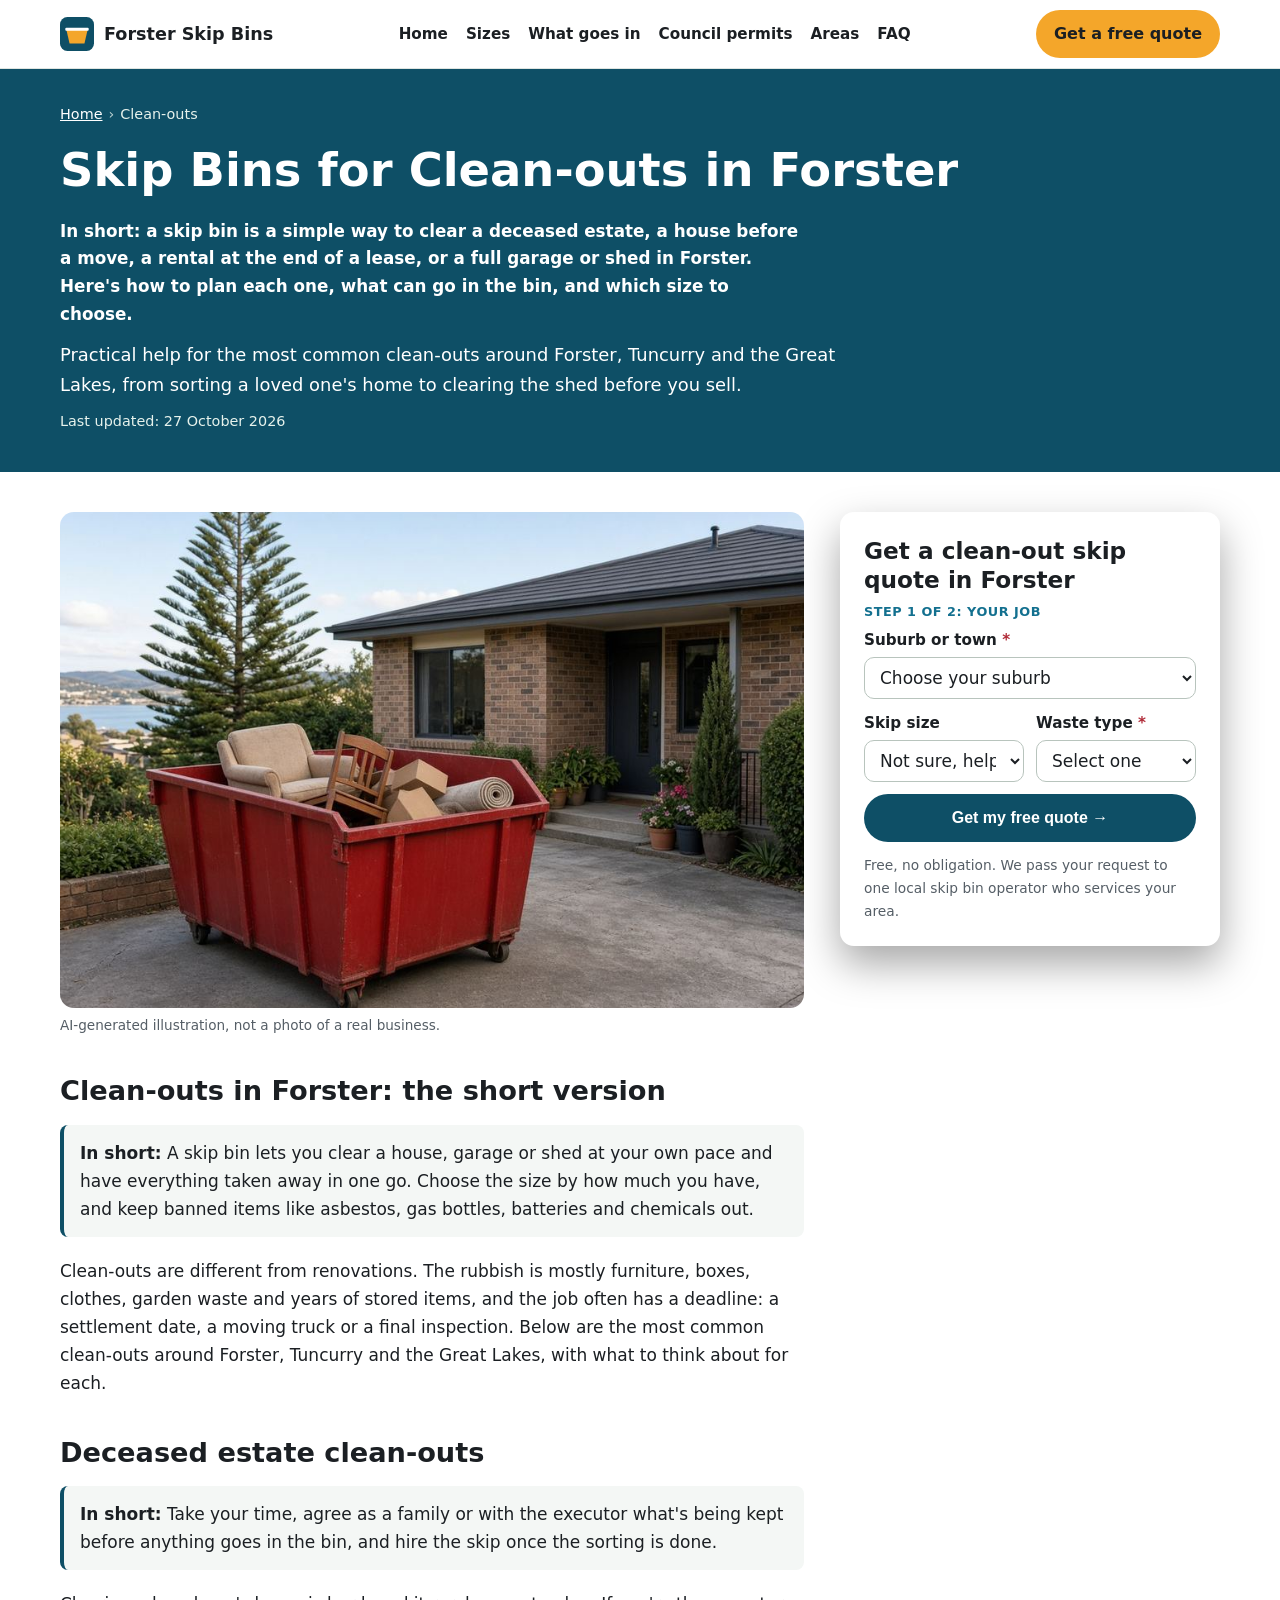
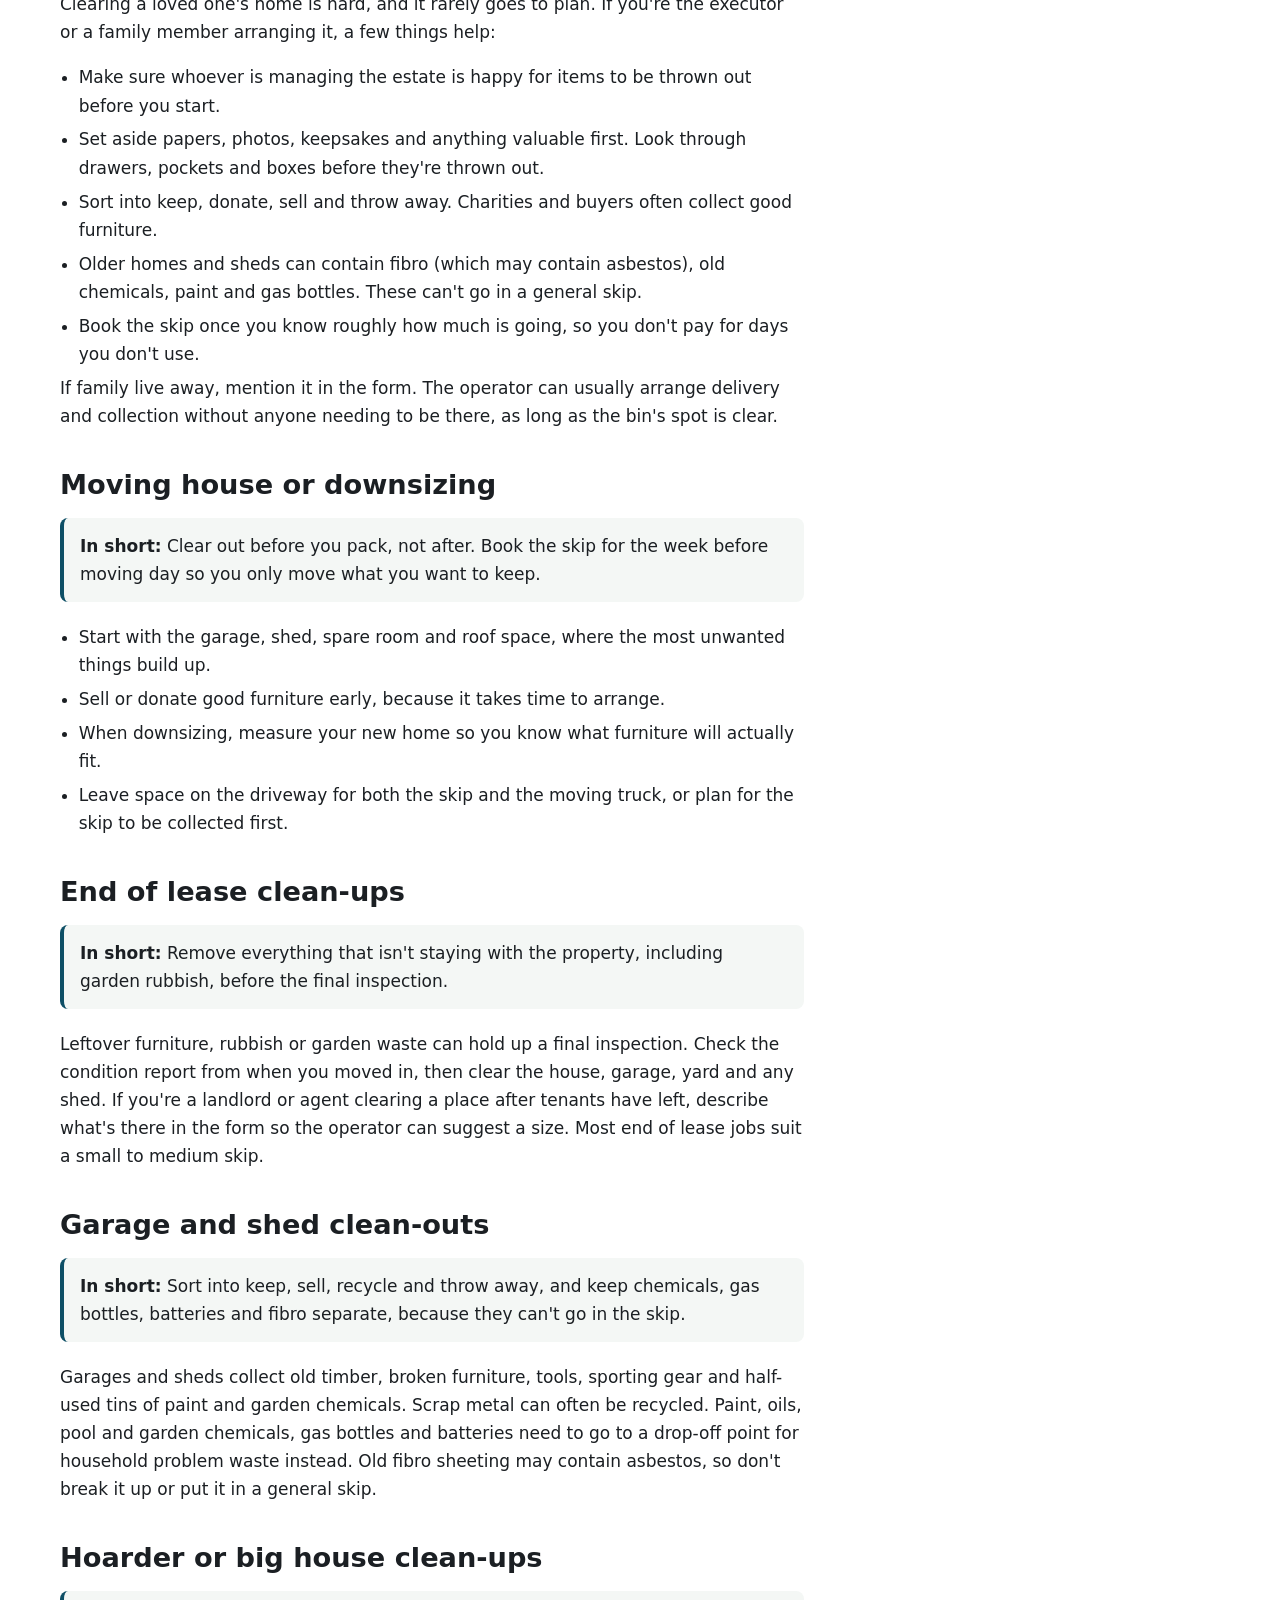
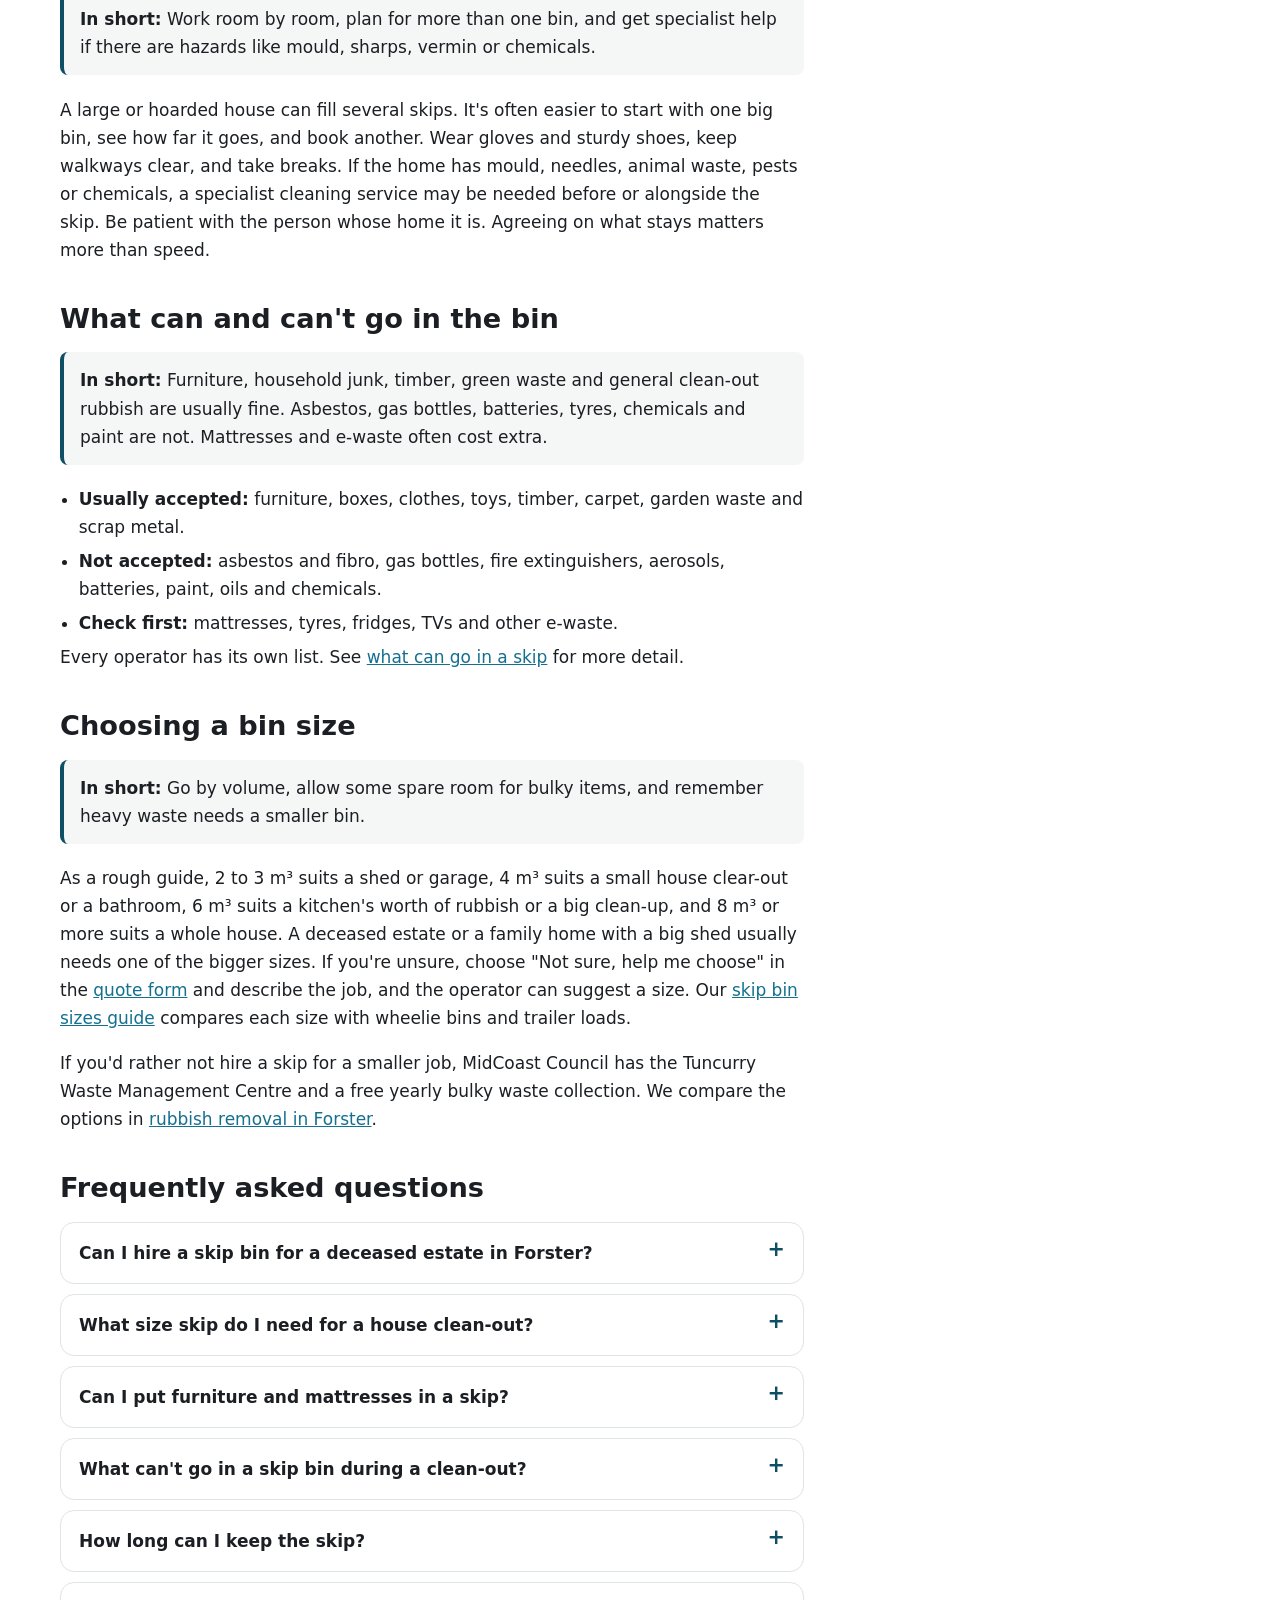
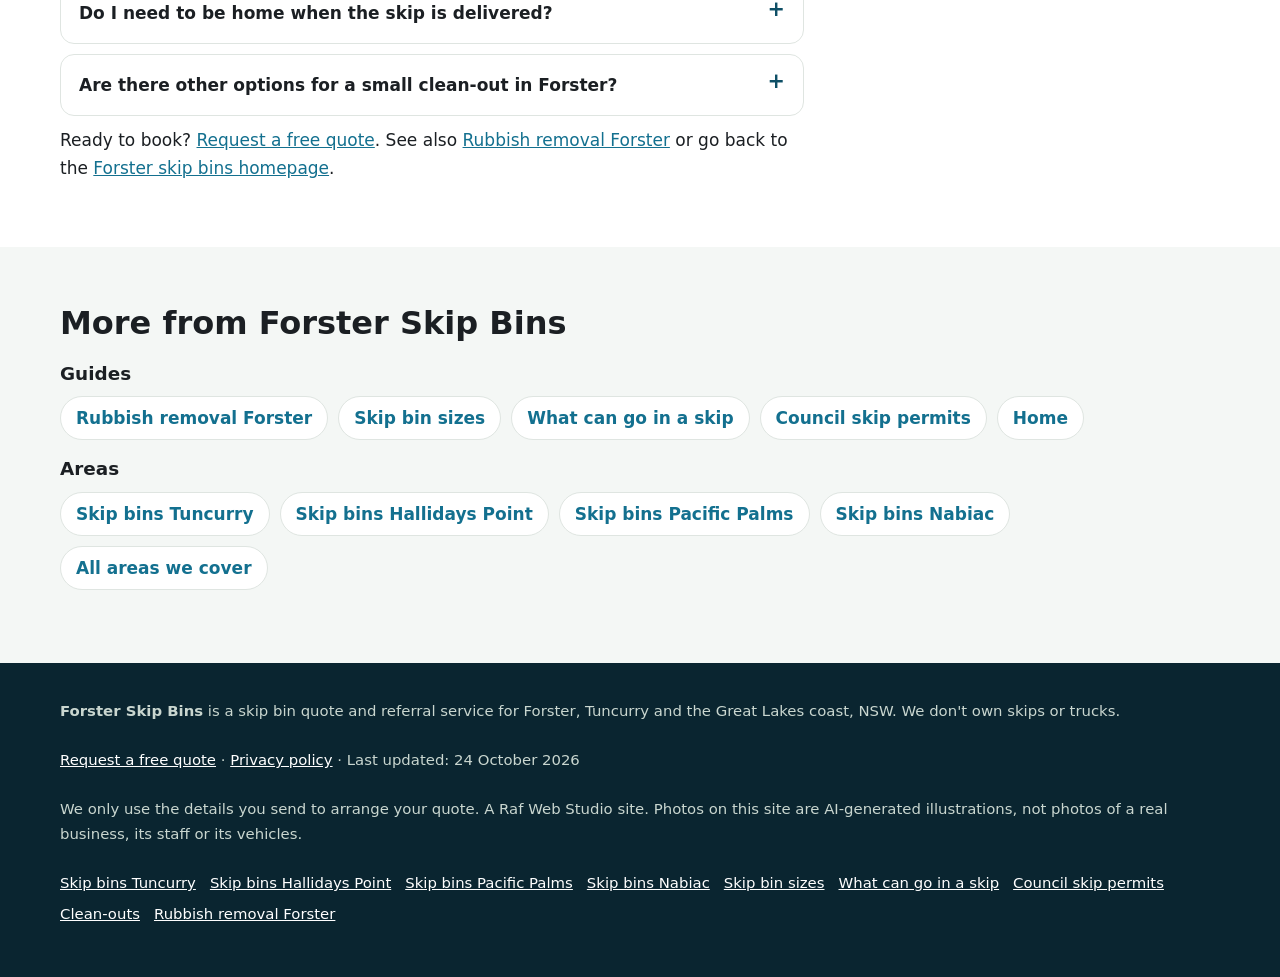
==== clean-outs/index.html @ bd95b604 "SEO batch 3: add /clean-outs/ and /rubbish-removal-forster/ guides (FAQ schema, quote form, sitemap," ====
<!doctype html>
<html lang="en-AU">
<head>
<meta charset="utf-8">
<meta name="viewport" content="width=device-width, initial-scale=1">
<title>Skip Bins for Clean-outs in Forster | Deceased Estates, Moving &amp; Garages</title>
<meta name="description" content="Skip bins for clean-outs in Forster: deceased estates, moving house, downsizing, end of lease, garages, sheds and big house clean-ups. Sizes, what goes in, and a free quote.">
<link rel="canonical" href="https://forsterskipbins.com/clean-outs/">
<link rel="icon" href="/favicon.svg" type="image/svg+xml">
<meta name="theme-color" content="#0e4f66">
<meta property="og:type" content="article">
<meta property="og:locale" content="en_AU">
<meta property="og:site_name" content="Forster Skip Bins">
<meta property="og:title" content="Skip Bins for Clean-outs in Forster | Deceased Estates, Moving &amp; Garages">
<meta property="og:description" content="Skip bins for clean-outs in Forster: deceased estates, moving house, downsizing, end of lease, garages, sheds and big house clean-ups. Sizes, what goes in, and a free quote.">
<meta property="og:url" content="https://forsterskipbins.com/clean-outs/">
<meta property="og:image" content="https://forsterskipbins.com/img/card-downsize.jpg">
<meta name="twitter:card" content="summary_large_image">
<script>document.documentElement.classList.add('js')</script>
<link rel="stylesheet" href="/styles.css">

<!-- Google tag (gtag.js) -->
<script async src="https://www.googletagmanager.com/gtag/js?id=G-N47FP8F074"></script>
<script>
  window.dataLayer = window.dataLayer || [];
  function gtag(){dataLayer.push(arguments);}
  gtag('js', new Date());
  gtag('config', 'G-N47FP8F074');
</script>

<script type="application/ld+json">
{
 "@context": "https://schema.org",
 "@type": "WebPage",
 "@id": "https://forsterskipbins.com/clean-outs/#webpage",
 "url": "https://forsterskipbins.com/clean-outs/",
 "name": "Skip Bins for Clean-outs in Forster | Deceased Estates, Moving & Garages",
 "description": "Skip bins for clean-outs in Forster: deceased estates, moving house, downsizing, end of lease, garages, sheds and big house clean-ups. Sizes, what goes in, and a free quote.",
 "inLanguage": "en-AU",
 "dateModified": "2026-10-27",
 "isPartOf": {
  "@id": "https://forsterskipbins.com/#website"
 }
}
</script>
<script type="application/ld+json">
{
 "@context": "https://schema.org",
 "@type": "BreadcrumbList",
 "itemListElement": [
  {
   "@type": "ListItem",
   "position": 1,
   "name": "Home",
   "item": "https://forsterskipbins.com/"
  },
  {
   "@type": "ListItem",
   "position": 2,
   "name": "Clean-outs",
   "item": "https://forsterskipbins.com/clean-outs/"
  }
 ]
}
</script>
<script type="application/ld+json">
{
 "@context": "https://schema.org",
 "@type": "Service",
 "@id": "https://forsterskipbins.com/clean-outs/#service",
 "name": "Skip bins for clean-outs in Forster",
 "serviceType": "Skip bin hire",
 "description": "Skip bins for clean-outs in Forster: deceased estates, moving house, downsizing, end of lease, garages, sheds and big house clean-ups. Sizes, what goes in, and a free quote.",
 "url": "https://forsterskipbins.com/clean-outs/",
 "provider": {
  "@type": "Organization",
  "name": "Forster Skip Bins",
  "url": "https://forsterskipbins.com/"
 },
 "areaServed": [
  {
   "@type": "Place",
   "name": "Forster, NSW"
  }
 ]
}
</script>
<script type="application/ld+json">
{
 "@context": "https://schema.org",
 "@type": "FAQPage",
 "mainEntity": [
  {
   "@type": "Question",
   "name": "Can I hire a skip bin for a deceased estate in Forster?",
   "acceptedAnswer": {
    "@type": "Answer",
    "text": "Yes. A skip is a common way to clear a deceased estate. Agree with the executor or family what's being kept before anything goes in, and tell the operator if no one will be at the property for delivery or collection."
   }
  },
  {
   "@type": "Question",
   "name": "What size skip do I need for a house clean-out?",
   "acceptedAnswer": {
    "@type": "Answer",
    "text": "As a rough guide, 2 to 3 m³ suits a shed or garage, 4 m³ suits a small house clear-out or a bathroom, 6 m³ suits a kitchen's worth of rubbish or a big clean-up, and 8 m³ or more suits a whole house. A deceased estate or a family home with a big shed usually needs one of the bigger sizes."
   }
  },
  {
   "@type": "Question",
   "name": "Can I put furniture and mattresses in a skip?",
   "acceptedAnswer": {
    "@type": "Answer",
    "text": "Furniture is usually fine. Many operators accept mattresses for an extra fee, and some don't take them. List them in the quote form so the operator can confirm."
   }
  },
  {
   "@type": "Question",
   "name": "What can't go in a skip bin during a clean-out?",
   "acceptedAnswer": {
    "@type": "Answer",
    "text": "Asbestos and fibro, gas bottles, fire extinguishers, aerosols, batteries, tyres, paint, oils and chemicals. Fridges, TVs and other e-waste may be refused or cost extra."
   }
  },
  {
   "@type": "Question",
   "name": "How long can I keep the skip?",
   "acceptedAnswer": {
    "@type": "Answer",
    "text": "Hire periods differ between operators. Most include a set number of days and charge for extra days. Tell the operator your dates when you request a quote."
   }
  },
  {
   "@type": "Question",
   "name": "Do I need to be home when the skip is delivered?",
   "acceptedAnswer": {
    "@type": "Answer",
    "text": "Usually not, as long as the spot for the bin is clear and the operator knows exactly where to put it. Add delivery notes in the form."
   }
  },
  {
   "@type": "Question",
   "name": "Are there other options for a small clean-out in Forster?",
   "acceptedAnswer": {
    "@type": "Answer",
    "text": "For a load or two, taking it to the Tuncurry Waste Management Centre yourself or booking MidCoast Council's yearly bulky waste collection may be enough. Our rubbish removal guide compares the options."
   }
  }
 ]
}
</script>
</head>
<body>
<a class="skip-link" href="#main">Skip to content</a>

<header class="site-header">
  <div class="wrap">
    <a class="brand" href="/" aria-label="Forster Skip Bins home">
      <svg viewBox="0 0 64 64" aria-hidden="true"><rect width="64" height="64" rx="14" fill="#0e4f66"/><path d="M12 24h40l-6 26H18z" fill="#f4a62a"/><rect x="10" y="20" width="44" height="6" rx="2" fill="#fff"/></svg>
      Forster Skip Bins
    </a>
    <nav class="nav" aria-label="Main">
      <a href="/">Home</a>
      <a href="/skip-bin-sizes/">Sizes</a>
      <a href="/what-can-go-in-a-skip/">What goes in</a>
      <a href="/skip-bin-council-permit/">Council permits</a>
      <a href="/#areas">Areas</a>
      <a href="/#faq">FAQ</a>
    </nav>
    <a class="btn btn-call header-call" href="#quote">Get a free quote</a>
  </div>
</header>

<main id="main">
<section class="page-hero" aria-labelledby="h1">
  <div class="wrap">
    <nav class="crumbs" aria-label="Breadcrumb"><ol><li><a href="https://forsterskipbins.com/">Home</a></li><li aria-current="page">Clean-outs</li></ol></nav>
    <h1 id="h1">Skip Bins for Clean-outs in Forster</h1>
    <p class="summary">In short: a skip bin is a simple way to clear a deceased estate, a house before a move, a rental at the end of a lease, or a full garage or shed in Forster. Here&#x27;s how to plan each one, what can go in the bin, and which size to choose.</p>
    <p class="lead">Practical help for the most common clean-outs around Forster, Tuncurry and the Great Lakes, from sorting a loved one&#x27;s home to clearing the shed before you sell.</p>
    <p class="updated">Last updated: 27 October 2026</p>
  </div>
</section>
<div class="wrap page-grid">
  <article class="page-body">
<figure><img src="/img/card-downsize.jpg" width="900" height="600" style="aspect-ratio:3/2;object-fit:cover" alt="Illustration of a red skip bin outside a home during a downsizing clear-out" decoding="async"><figcaption>AI-generated illustration, not a photo of a real business.</figcaption></figure>
<h2>Clean-outs in Forster: the short version</h2>
<p class="callout"><strong>In short:</strong> A skip bin lets you clear a house, garage or shed at your own pace and have everything taken away in one go. Choose the size by how much you have, and keep banned items like asbestos, gas bottles, batteries and chemicals out.</p><p>Clean-outs are different from renovations. The rubbish is mostly furniture, boxes, clothes, garden waste and years of stored items, and the job often has a deadline: a settlement date, a moving truck or a final inspection. Below are the most common clean-outs around Forster, Tuncurry and the Great Lakes, with what to think about for each.</p>
<h2>Deceased estate clean-outs</h2>
<p class="callout"><strong>In short:</strong> Take your time, agree as a family or with the executor what's being kept before anything goes in the bin, and hire the skip once the sorting is done.</p><p>Clearing a loved one's home is hard, and it rarely goes to plan. If you're the executor or a family member arranging it, a few things help:</p><ul class="clean"><li>Make sure whoever is managing the estate is happy for items to be thrown out before you start.</li><li>Set aside papers, photos, keepsakes and anything valuable first. Look through drawers, pockets and boxes before they're thrown out.</li><li>Sort into keep, donate, sell and throw away. Charities and buyers often collect good furniture.</li><li>Older homes and sheds can contain fibro (which may contain asbestos), old chemicals, paint and gas bottles. These can't go in a general skip.</li><li>Book the skip once you know roughly how much is going, so you don't pay for days you don't use.</li></ul><p>If family live away, mention it in the form. The operator can usually arrange delivery and collection without anyone needing to be there, as long as the bin's spot is clear.</p>
<h2>Moving house or downsizing</h2>
<p class="callout"><strong>In short:</strong> Clear out before you pack, not after. Book the skip for the week before moving day so you only move what you want to keep.</p><ul class="clean"><li>Start with the garage, shed, spare room and roof space, where the most unwanted things build up.</li><li>Sell or donate good furniture early, because it takes time to arrange.</li><li>When downsizing, measure your new home so you know what furniture will actually fit.</li><li>Leave space on the driveway for both the skip and the moving truck, or plan for the skip to be collected first.</li></ul>
<h2>End of lease clean-ups</h2>
<p class="callout"><strong>In short:</strong> Remove everything that isn't staying with the property, including garden rubbish, before the final inspection.</p><p>Leftover furniture, rubbish or garden waste can hold up a final inspection. Check the condition report from when you moved in, then clear the house, garage, yard and any shed. If you're a landlord or agent clearing a place after tenants have left, describe what's there in the form so the operator can suggest a size. Most end of lease jobs suit a small to medium skip.</p>
<h2>Garage and shed clean-outs</h2>
<p class="callout"><strong>In short:</strong> Sort into keep, sell, recycle and throw away, and keep chemicals, gas bottles, batteries and fibro separate, because they can't go in the skip.</p><p>Garages and sheds collect old timber, broken furniture, tools, sporting gear and half-used tins of paint and garden chemicals. Scrap metal can often be recycled. Paint, oils, pool and garden chemicals, gas bottles and batteries need to go to a drop-off point for household problem waste instead. Old fibro sheeting may contain asbestos, so don't break it up or put it in a general skip.</p>
<h2>Hoarder or big house clean-ups</h2>
<p class="callout"><strong>In short:</strong> Work room by room, plan for more than one bin, and get specialist help if there are hazards like mould, sharps, vermin or chemicals.</p><p>A large or hoarded house can fill several skips. It's often easier to start with one big bin, see how far it goes, and book another. Wear gloves and sturdy shoes, keep walkways clear, and take breaks. If the home has mould, needles, animal waste, pests or chemicals, a specialist cleaning service may be needed before or alongside the skip. Be patient with the person whose home it is. Agreeing on what stays matters more than speed.</p>
<h2>What can and can&#x27;t go in the bin</h2>
<p class="callout"><strong>In short:</strong> Furniture, household junk, timber, green waste and general clean-out rubbish are usually fine. Asbestos, gas bottles, batteries, tyres, chemicals and paint are not. Mattresses and e-waste often cost extra.</p><ul class="clean"><li><strong>Usually accepted:</strong> furniture, boxes, clothes, toys, timber, carpet, garden waste and scrap metal.</li><li><strong>Not accepted:</strong> asbestos and fibro, gas bottles, fire extinguishers, aerosols, batteries, paint, oils and chemicals.</li><li><strong>Check first:</strong> mattresses, tyres, fridges, TVs and other e-waste.</li></ul><p>Every operator has its own list. See <a href="/what-can-go-in-a-skip/">what can go in a skip</a> for more detail.</p>
<h2>Choosing a bin size</h2>
<p class="callout"><strong>In short:</strong> Go by volume, allow some spare room for bulky items, and remember heavy waste needs a smaller bin.</p><p>As a rough guide, 2 to 3 m³ suits a shed or garage, 4 m³ suits a small house clear-out or a bathroom, 6 m³ suits a kitchen's worth of rubbish or a big clean-up, and 8 m³ or more suits a whole house. A deceased estate or a family home with a big shed usually needs one of the bigger sizes. If you're unsure, choose "Not sure, help me choose" in the <a href="#quote">quote form</a> and describe the job, and the operator can suggest a size. Our <a href="/skip-bin-sizes/">skip bin sizes guide</a> compares each size with wheelie bins and trailer loads.</p><p>If you'd rather not hire a skip for a smaller job, MidCoast Council has the Tuncurry Waste Management Centre and a free yearly bulky waste collection. We compare the options in <a href="/rubbish-removal-forster/">rubbish removal in Forster</a>.</p>
<h2 id="faq-h">Frequently asked questions</h2>
<details><summary>Can I hire a skip bin for a deceased estate in Forster?</summary><p>Yes. A skip is a common way to clear a deceased estate. Agree with the executor or family what&#x27;s being kept before anything goes in, and tell the operator if no one will be at the property for delivery or collection.</p></details><details><summary>What size skip do I need for a house clean-out?</summary><p>As a rough guide, 2 to 3 m³ suits a shed or garage, 4 m³ suits a small house clear-out or a bathroom, 6 m³ suits a kitchen&#x27;s worth of rubbish or a big clean-up, and 8 m³ or more suits a whole house. A deceased estate or a family home with a big shed usually needs one of the bigger sizes.</p></details><details><summary>Can I put furniture and mattresses in a skip?</summary><p>Furniture is usually fine. Many operators accept mattresses for an extra fee, and some don&#x27;t take them. List them in the quote form so the operator can confirm.</p></details><details><summary>What can&#x27;t go in a skip bin during a clean-out?</summary><p>Asbestos and fibro, gas bottles, fire extinguishers, aerosols, batteries, tyres, paint, oils and chemicals. Fridges, TVs and other e-waste may be refused or cost extra.</p></details><details><summary>How long can I keep the skip?</summary><p>Hire periods differ between operators. Most include a set number of days and charge for extra days. Tell the operator your dates when you request a quote.</p></details><details><summary>Do I need to be home when the skip is delivered?</summary><p>Usually not, as long as the spot for the bin is clear and the operator knows exactly where to put it. Add delivery notes in the form.</p></details><details><summary>Are there other options for a small clean-out in Forster?</summary><p>For a load or two, taking it to the Tuncurry Waste Management Centre yourself or booking MidCoast Council&#x27;s yearly bulky waste collection may be enough. Our rubbish removal guide compares the options.</p></details>
<p>Ready to book? <a href="#quote">Request a free quote</a>. See also <a href="/rubbish-removal-forster/">Rubbish removal Forster</a> or go back to the <a href="/">Forster skip bins homepage</a>.</p>

  </article>
  <aside class="page-aside">
    <div class="hero-form-card" id="quote">
      <h2 id="quote-h">Get a clean-out skip quote in Forster</h2>
      <form class="quote-form two-step" id="quote-form" action="https://formsubmit.co/f6b9ce7bf1b940845caaa14199462b38" method="post" novalidate>
        <input type="hidden" name="_subject" value="New quote request – forsterskipbins.com">
        <input type="hidden" name="_captcha" value="true">
        <input type="hidden" name="_template" value="table">
        <input type="hidden" name="_next" value="https://forsterskipbins.com/thanks.html">
        <input type="text" name="_honey" style="display:none" tabindex="-1" autocomplete="off" aria-hidden="true">
        <input type="hidden" name="source" value="forsterskipbins.com">
        <input type="hidden" name="page" value="/clean-outs/">
        <fieldset class="step step-1">
          <legend class="step-label">Step 1 of 2: your job</legend>
          <div class="full"><label for="suburb">Suburb or town <span class="req" aria-hidden="true">*</span></label>
            <select id="suburb" name="suburb" required><option value="">Choose your suburb</option><option>Forster</option><option>Tuncurry</option><option>Green Point</option><option>Hallidays Point</option><option>Diamond Beach</option><option>Black Head</option><option>Tallwoods Village</option><option>Red Head</option><option>Pacific Palms</option><option>Elizabeth Beach</option><option>Boomerang Beach</option><option>Blueys Beach</option><option>Smiths Lake</option><option>Seal Rocks</option><option>Coomba Park</option><option>Nabiac</option><option>Failford</option><option>Darawank</option><option value="Other">Other (tell us below)</option></select></div>
          <div class="full other-wrap"><label for="suburb_other">Other suburb or town</label><input id="suburb_other" name="suburb_other" type="text" autocomplete="address-level2"></div>
          <div><label for="size">Skip size</label>
            <select id="size" name="skip_size"><option value="Not sure">Not sure, help me choose</option><option>Skip bag (about 1 m³)</option><option>2 m³</option><option>3 m³</option><option>4 m³</option><option>6 m³</option><option>8 m³</option><option>9 m³</option><option>10–12 m³</option><option>Larger / hook-lift</option></select></div>
          <div><label for="waste">Waste type <span class="req" aria-hidden="true">*</span></label>
            <select id="waste" name="waste_type" required><option value="">Select one</option><option>General household</option><option>Green waste</option><option>Mixed renovation / building</option><option>Soil, concrete or bricks</option><option>Mixed, not sure</option><option>May contain asbestos</option></select></div>
          <div class="full js-only"><button class="btn btn-primary btn-block" type="button" id="to-step-2">Get my free quote →</button></div>
          <p class="microcopy full">Free, no obligation. We pass your request to one local skip bin operator who services your area.</p>
          <p class="form-error full" id="step1-error" role="alert" hidden>Please choose your suburb and waste type.</p>
        </fieldset>
        <fieldset class="step step-2" id="step-2">
          <legend class="step-label">Step 2 of 2: your details</legend>
          <div><label for="name">Name <span class="req" aria-hidden="true">*</span></label><input id="name" name="name" type="text" autocomplete="name" required></div>
          <div><label for="phone">Phone <span class="req" aria-hidden="true">*</span></label><input id="phone" name="phone" type="tel" autocomplete="tel" inputmode="tel" required></div>
          <div><label for="email">Email</label><input id="email" name="email" type="email" autocomplete="email"></div>
          <div><label for="date">Delivery date</label><input id="date" name="preferred_date" type="date"></div>
          <div class="full"><label for="message">Anything else?</label><textarea id="message" name="message" rows="2" placeholder="e.g. holiday rental turnover, unit block (strata), tight driveway, 5 days"></textarea></div>
          <p class="consent full">By sending this form you agree we can share your details with one local skip bin operator so they can quote for your job. See our <a href="/privacy.html">privacy policy</a>.</p>
          <div class="full step2-actions"><button class="btn btn-primary" type="submit">Send my quote request</button><button class="btn-link js-only" type="button" id="back-1">← Back</button></div>
        </fieldset>
      </form>
    </div>
  </aside>
</div>
<section class="alt" aria-labelledby="more-h">
  <div class="wrap">
    <h2 id="more-h">More from Forster Skip Bins</h2>
    <h3>Guides</h3>
    <ul class="link-list"><li><a href="/rubbish-removal-forster/">Rubbish removal Forster</a></li><li><a href="/skip-bin-sizes/">Skip bin sizes</a></li><li><a href="/what-can-go-in-a-skip/">What can go in a skip</a></li><li><a href="/skip-bin-council-permit/">Council skip permits</a></li><li><a href="/">Home</a></li></ul>
    <h3>Areas</h3>
    <ul class="link-list"><li><a href="/skip-bins-tuncurry/">Skip bins Tuncurry</a></li><li><a href="/skip-bins-hallidays-point/">Skip bins Hallidays Point</a></li><li><a href="/skip-bins-pacific-palms/">Skip bins Pacific Palms</a></li><li><a href="/skip-bins-nabiac/">Skip bins Nabiac</a></li><li><a href="/#areas">All areas we cover</a></li></ul>
  </div>
</section>
</main>

<footer class="site-footer">
  <div class="wrap">
    <p><strong>Forster Skip Bins</strong> is a skip bin quote and referral service for Forster, Tuncurry and the Great Lakes coast, NSW. We don't own skips or trucks.</p>
    <p><a href="#quote">Request a free quote</a> · <a href="/privacy.html">Privacy policy</a> · Last updated: 24 October 2026</p>
    <p>We only use the details you send to arrange your quote. A Raf Web Studio site. Photos on this site are AI-generated illustrations, not photos of a real business, its staff or its vehicles.</p>
    <p class="footer-links"><a href="/skip-bins-tuncurry/">Skip bins Tuncurry</a> <a href="/skip-bins-hallidays-point/">Skip bins Hallidays Point</a> <a href="/skip-bins-pacific-palms/">Skip bins Pacific Palms</a> <a href="/skip-bins-nabiac/">Skip bins Nabiac</a> <a href="/skip-bin-sizes/">Skip bin sizes</a> <a href="/what-can-go-in-a-skip/">What can go in a skip</a> <a href="/skip-bin-council-permit/">Council skip permits</a> <a href="/clean-outs/">Clean-outs</a> <a href="/rubbish-removal-forster/">Rubbish removal Forster</a></p>
  </div>
</footer>

<div class="mobile-call" aria-label="Quick contact">
  <a class="btn btn-call" href="#quote">Get a free quote</a>
</div>
<script src="/form.js" defer></script>
</body>
</html>
---- styles.css ----
:root{
  --green:#0e4f66;--green-2:#13708f;--yellow:#f4a62a;--ink:#1b1f23;--muted:#555e66;
  --bg:#ffffff;--soft:#f4f7f5;--line:#dfe5e1;--radius:14px;--max:1200px;
}
*{box-sizing:border-box}
html{scroll-behavior:smooth}
body{margin:0;font-family:system-ui,-apple-system,"Segoe UI",Roboto,Arial,sans-serif;color:var(--ink);background:var(--bg);line-height:1.65;font-size:17px;padding-bottom:72px}
@media(min-width:800px){body{padding-bottom:0}}
img,svg{max-width:100%}
a{color:var(--green-2)}
a:focus-visible,button:focus-visible,input:focus-visible,select:focus-visible,textarea:focus-visible{outline:3px solid var(--yellow);outline-offset:2px}
.wrap{max-width:var(--max);margin:0 auto;padding:0 20px}
.skip-link{position:absolute;left:-999px;top:0;background:#fff;padding:8px 12px;z-index:100}
.skip-link:focus{left:8px}
h1,h2,h3{line-height:1.25;margin:0 0 .6em}
h1{font-size:clamp(1.9rem,4.5vw,2.9rem)}
h2{font-size:clamp(1.5rem,3vw,2rem);margin-top:0}
h3{font-size:1.15rem}
p{margin:0 0 1em}

/* header */
.site-header{background:#fff;border-bottom:1px solid var(--line);position:sticky;top:0;z-index:50}
.site-header .wrap{display:flex;align-items:center;justify-content:space-between;gap:16px;padding-top:10px;padding-bottom:10px}
.brand{display:flex;align-items:center;gap:10px;font-weight:800;color:var(--ink);text-decoration:none;font-size:1.1rem}
.brand svg{width:34px;height:34px}
.nav{display:none;gap:18px}
.nav a{color:var(--ink);text-decoration:none;font-weight:600;font-size:.95rem}
.nav a:hover{color:var(--green-2)}
@media(min-width:900px){.nav{display:flex}}

/* buttons */
.btn{display:inline-flex;align-items:center;justify-content:center;gap:8px;font-weight:700;border-radius:999px;padding:13px 22px;text-decoration:none;border:2px solid transparent;cursor:pointer;font-size:1rem}
.btn svg{width:20px;height:20px}
.btn-call{background:var(--yellow);color:#1b1f23}
.btn-call:hover{background:#f4a62a}
.btn-ghost{background:transparent;color:#fff;border-color:rgba(255,255,255,.7)}
.btn-ghost:hover{background:rgba(255,255,255,.12)}
.btn-primary{background:var(--green);color:#fff}
.btn-primary:hover{background:var(--green-2)}
.header-call{display:none}
@media(min-width:600px){.header-call{display:inline-flex;padding:9px 16px}}

/* hero */
.hero{background:linear-gradient(135deg,#0e4f66 0%,#13708f 60%,#13708f 100%);color:#fff;padding:48px 0 56px}
.hero .wrap{display:grid;gap:32px}
@media(min-width:900px){.hero .wrap{grid-template-columns:1.15fr .85fr;align-items:center}}
.hero p.lead{font-size:1.15rem;color:#e6f2ec;max-width:38em}
.hero .ctas{display:flex;flex-wrap:wrap;gap:12px;margin:22px 0 18px}
.ticks{list-style:none;padding:0;margin:0;display:grid;gap:6px;color:#e6f2ec}
.ticks li{display:flex;gap:8px;align-items:flex-start}
.ticks svg{flex:0 0 20px;width:20px;height:20px;margin-top:3px}
.hero-card{background:#fff;color:var(--ink);border-radius:var(--radius);padding:22px;box-shadow:0 12px 30px rgba(0,0,0,.18)}
.hero-card h2{font-size:1.25rem}
.hero-card ol{margin:0;padding-left:1.2em}
.hero-card li{margin-bottom:.5em}

/* sections */
section{padding:56px 0}
section.alt{background:var(--soft)}
.intro{max-width:46em}
.grid{display:grid;gap:18px}
@media(min-width:700px){.grid-2{grid-template-columns:1fr 1fr}.grid-3{grid-template-columns:repeat(3,1fr)}}
.card{background:#fff;border:1px solid var(--line);border-radius:var(--radius);padding:20px}
.card .size{display:inline-block;background:var(--green);color:#fff;font-weight:800;border-radius:8px;padding:3px 10px;margin-bottom:8px}
.icon{width:36px;height:36px;color:var(--green);margin-bottom:6px}

table{width:100%;border-collapse:collapse;background:#fff;border-radius:var(--radius);overflow:hidden;border:1px solid var(--line)}
caption{text-align:left;font-weight:700;padding:0 0 10px}
th,td{padding:12px 14px;text-align:left;border-bottom:1px solid var(--line);vertical-align:top}
th{background:#e9f1ec;font-size:.95rem}
.table-scroll{overflow-x:auto}
.note{font-size:.93rem;color:var(--muted)}
.yes h3{color:var(--green)}
.no h3{color:#b02a37}
ul.clean{padding-left:1.1em;margin:0}
ul.clean li{margin-bottom:.35em}

.areas{display:flex;flex-wrap:wrap;gap:8px;list-style:none;padding:0;margin:0 0 1em}
.areas li{background:#fff;border:1px solid var(--line);border-radius:999px;padding:6px 14px;font-size:.95rem}

/* faq */
details{background:#fff;border:1px solid var(--line);border-radius:var(--radius);padding:4px 18px;margin-bottom:10px}
summary{cursor:pointer;font-weight:700;padding:12px 0;list-style:none}
summary::-webkit-details-marker{display:none}
summary::after{content:"+";float:right;font-size:1.3rem;line-height:1;color:var(--green)}
details[open] summary::after{content:"–"}

/* form */
.quote{background:var(--green);color:#fff}
.quote .wrap{display:grid;gap:28px}
@media(min-width:900px){.quote .wrap{grid-template-columns:.8fr 1.2fr}}
.quote p{color:#e6f2ec}
form.quote-form{background:#fff;color:var(--ink);border-radius:var(--radius);padding:22px;display:grid;gap:14px}
@media(min-width:600px){form.quote-form{grid-template-columns:1fr 1fr}.full{grid-column:1/-1}}
label{display:block;font-weight:600;font-size:.95rem;margin-bottom:4px}
input,select,textarea{width:100%;font:inherit;padding:11px 12px;border:1.5px solid #b8c4bd;border-radius:10px;background:#fff;color:var(--ink)}
textarea{min-height:110px;resize:vertical}
.req{color:#b02a37}
.consent{font-size:.88rem;color:var(--muted)}

/* footer */
.site-footer{background:#0a2530;color:#c9d6cf;padding:36px 0;font-size:.93rem}
.site-footer a{color:#fff}
.site-footer .wrap{display:grid;gap:10px}

/* sticky mobile call bar */
.mobile-call{position:fixed;left:0;right:0;bottom:0;z-index:60;display:flex;gap:8px;padding:10px 12px;background:#fff;border-top:1px solid var(--line);box-shadow:0 -6px 18px rgba(0,0,0,.08)}
.mobile-call .btn{flex:1;padding:12px 10px}
@media(min-width:800px){.mobile-call{display:none}}

.legal{max-width:46em;padding:40px 20px 60px;margin:0 auto}
.legal h1{font-size:2rem}

/* images */
.about-grid{display:grid;gap:28px;align-items:center}
@media(min-width:900px){.about-grid{grid-template-columns:1.2fr .8fr}}
figure{margin:0}
.photo img{width:100%;height:auto;display:block;border-radius:var(--radius)}
.photo figcaption,.size-figs figcaption{font-size:.85rem;color:var(--muted);margin-top:6px}
.local-photo{max-width:720px;margin-top:8px}
.size-figs{display:grid;gap:14px;margin:6px 0 10px;grid-template-columns:1fr}
@media(min-width:600px){.size-figs{grid-template-columns:1fr 1fr}}
.size-figs img{width:100%;height:auto;display:block;border-radius:10px;border:1px solid var(--line);background:#f4f7f5}
.size-figs figcaption{font-weight:700;color:var(--ink)}
.credits{font-size:.8rem;color:#9fb3a8}

/* banner hero */
.hero{position:relative;overflow:hidden;background:#0a2530;padding:56px 0 64px}
.hero-bg,.hero-bg img{position:absolute;inset:0;width:100%;height:100%}
.hero-bg img{object-fit:cover;object-position:center 40%;filter:brightness(1.08)}
.hero::before{content:"";position:absolute;inset:0;z-index:1;background:linear-gradient(90deg,rgba(8,24,16,.58) 0%,rgba(8,24,16,.36) 45%,rgba(8,24,16,.14) 100%)}
.hero .wrap.hero-grid{position:relative;z-index:2;display:grid;gap:32px;align-items:center}
@media(min-width:960px){.hero .wrap.hero-grid{grid-template-columns:1.05fr .95fr;gap:48px}.hero{padding:72px 0 80px}}
.hero h1{text-shadow:0 2px 4px rgba(0,0,0,.45),0 4px 22px rgba(0,0,0,.45)}
.hero .lead,.hero .updated{text-shadow:0 1px 3px rgba(0,0,0,.6)}
.hero-copy .ticks{margin:6px 0 20px}
.hero-copy .ctas{margin:0}
.hero-form-card{background:#fff;color:var(--ink);border-radius:var(--radius);padding:24px;box-shadow:0 18px 40px rgba(0,0,0,.35);scroll-margin-top:80px}
.hero-form-card h2{font-size:1.45rem;margin-bottom:.3em}
.hero-form-card .form-intro{color:var(--muted);font-size:.95rem;margin-bottom:12px}
.hero-form-card form.quote-form{padding:0;box-shadow:none;border-radius:0;gap:12px}
.hero-form-card input,.hero-form-card select,.hero-form-card textarea{padding:9px 11px}
.hero-form-card textarea{min-height:72px}
.hero-form-card .consent{margin:10px 0 0}
.photo-credit{position:absolute;right:10px;bottom:6px;z-index:2;margin:0;font-size:.72rem;color:rgba(255,255,255,.8)}
.photo-credit a{color:#fff}
.how-card{background:#fff;color:var(--ink);border-radius:var(--radius);padding:22px}
.how-card ol{margin:0;padding-left:1.2em}.how-card li{margin-bottom:.5em}

/* v2 */
.hero .lead{color:#fff}
.updated{font-size:.85rem;color:#e6f2ec;margin:14px 0 0}
.updated-dark{font-size:.9rem;color:var(--muted);font-weight:600;margin-top:-.4em}
fieldset{border:0;margin:0;padding:0;min-width:0}
.step{display:grid;gap:12px;grid-template-columns:1fr}
@media(min-width:600px){.step{grid-template-columns:1fr 1fr}}
.step-label{font-size:.8rem;font-weight:700;text-transform:uppercase;letter-spacing:.04em;color:var(--green-2);margin-bottom:6px;padding:0}
.step-2{margin-top:16px}
.js .is-step-1 .step-2{display:none}
.js .is-step-2 .step-1{display:none}
.js .is-step-2 .step-2{margin-top:0}
.js-only{display:none}
.js .js-only{display:block}
.js .step2-actions .js-only{display:inline-block}
.other-wrap{display:none}.other-wrap.show{display:block}
html:not(.js) .other-wrap{display:block}
.btn-block{width:100%}
.btn-link{background:none;border:0;color:var(--green-2);font:inherit;font-weight:600;cursor:pointer;margin-left:14px;text-decoration:underline}
.microcopy{font-size:.86rem;color:var(--muted);margin:0}
.form-error{color:#b02a37;font-weight:600;font-size:.9rem;margin:0}
[aria-invalid="true"]{border-color:#b02a37}
.hero-form-card .quote-form{display:block}
.trust{background:#0a2530;color:#e6f2ec;padding:16px 0}
.trust-list{list-style:none;margin:0 auto;display:grid;gap:10px 24px;grid-template-columns:1fr}
@media(min-width:700px){.trust-list{grid-template-columns:1fr 1fr}}
@media(min-width:1000px){.trust-list{grid-template-columns:repeat(4,1fr)}}
.trust-list li{display:flex;gap:8px;align-items:flex-start;font-size:.95rem}
.trust-list svg{flex:0 0 20px;width:20px;height:20px;color:var(--yellow);margin-top:3px}
.trust-list strong{color:#fff}
ol.steps{list-style:none;padding:0;margin:0 0 16px}
.step-num{display:inline-grid;place-items:center;width:34px;height:34px;border-radius:50%;background:var(--yellow);color:#1b1f23;font-weight:800;margin-bottom:8px}
.equiv{font-weight:700;color:var(--green-2);margin:-.2em 0 .5em}
.price-table td{white-space:nowrap}
.area-groups{display:grid;gap:8px 28px;margin-bottom:12px}
@media(min-width:800px){.area-groups{grid-template-columns:1fr 1fr}}
.area-group h3{font-size:1rem;margin:10px 0 8px}
/* photo cards */
.photo-cards{display:grid;gap:20px;grid-template-columns:1fr;margin:10px 0 28px}
@media(min-width:620px){.photo-cards{grid-template-columns:1fr 1fr}}
@media(min-width:1000px){.photo-cards{grid-template-columns:repeat(4,1fr)}}
.photo-card{position:relative;display:flex;flex-direction:column;background:#fff;border:1px solid var(--line);border-radius:var(--radius);overflow:hidden;text-decoration:none;color:var(--ink);box-shadow:0 6px 18px rgba(0,0,0,.06);transition:transform .15s,box-shadow .15s}
.photo-card:hover{transform:translateY(-2px);box-shadow:0 10px 24px rgba(0,0,0,.1)}
.pc-img{display:block;aspect-ratio:4/3;overflow:hidden;background:#f4f7f5}
.pc-img img{width:100%;height:100%;object-fit:cover;display:block}
.pc-svg img{object-fit:contain;padding:12px}
.pc-icon{position:absolute;left:18px;top:-26px;width:52px;height:52px;border-radius:50%;background:var(--yellow);color:#0a2530;display:grid;place-items:center;border:4px solid #fff;box-shadow:0 4px 10px rgba(0,0,0,.15)}
.pc-icon svg{width:24px;height:24px}
.pc-body{position:relative;display:block;padding:34px 18px 18px}
.pc-title{display:block;font-size:1.1rem;margin-bottom:6px}
.pc-text{display:block;font-size:.95rem;color:var(--muted)}
.more-jobs h3{margin-bottom:.4em}
/* truck band */
.band-wrap{padding:8px 0 48px}
.truck-band{position:relative;border-radius:var(--radius);overflow:hidden;min-height:260px;display:flex;align-items:flex-end}
.truck-band img{position:absolute;inset:0;width:100%;height:100%;object-fit:cover;object-position:center 60%}
.truck-band::after{content:"";position:absolute;inset:0;background:linear-gradient(90deg,rgba(8,24,16,.72) 0%,rgba(8,24,16,.35) 55%,rgba(8,24,16,0) 100%)}
.band-text{position:relative;z-index:1;padding:28px;max-width:560px}
.band-line{color:#fff;font-size:clamp(1.4rem,3vw,2rem);font-weight:800;line-height:1.2;margin:0 0 16px;text-shadow:0 2px 8px rgba(0,0,0,.4)}
@media(min-width:900px){.truck-band{min-height:420px;align-items:center}.band-text{padding:44px}}
.closing-inner{display:grid;gap:12px;align-items:center}
@media(min-width:900px){.quote .wrap.closing-inner{grid-template-columns:1fr auto}}
.closing-grid{display:grid;gap:28px;align-items:center}
@media(min-width:900px){.quote .wrap.closing-grid{grid-template-columns:.9fr 1.1fr}}
.closing-photo img{width:100%;height:auto;display:block;border-radius:var(--radius);box-shadow:0 12px 30px rgba(0,0,0,.25)}

/* How it works step photos */
.step-card{padding:0;overflow:hidden;display:flex;flex-direction:column}
.step-img{display:block;aspect-ratio:3/2;background:#e9efe9}
.step-img img{display:block;width:100%;height:100%;object-fit:cover;border-radius:var(--radius) var(--radius) 0 0}
.step-body{position:relative;padding:30px 20px 20px}
.step-card .step-num{position:absolute;top:-21px;left:20px;width:42px;height:42px;margin:0;font-size:1.1rem;border:3px solid #fff;box-shadow:0 2px 6px rgba(0,0,0,.18)}
.step-card h3{margin-top:0}

/* site-specific */
.photo-note{font-size:.8rem;color:var(--muted);margin-top:8px}
.disclaimer{background:#fff8e6;border:1px solid #f0d58a;border-radius:var(--radius);padding:16px 18px;font-size:.95rem}

/* seo-pages-v1 */
.page-hero{background:var(--green);color:#fff;padding:34px 0 38px}
.page-hero h1{color:#fff;margin-bottom:.4em}
.page-hero .lead{color:#fff;font-size:1.12rem;max-width:44em;margin-bottom:.6em}
.page-hero .updated{color:#e6f2ec;font-size:.9rem;margin:0}
.crumbs{font-size:.9rem;margin-bottom:14px;color:#e6f2ec}
.crumbs ol{list-style:none;padding:0;margin:0;display:flex;flex-wrap:wrap;gap:6px}
.crumbs li+li::before{content:"›";margin-right:6px;opacity:.8}
.crumbs a{color:#fff}
.page-grid{display:grid;gap:36px;padding-top:40px;padding-bottom:48px}
@media(min-width:960px){.page-grid{grid-template-columns:minmax(0,1fr) 380px;align-items:start}.page-aside{position:sticky;top:84px}}
.page-body h2{margin-top:1.4em;font-size:clamp(1.3rem,2.6vw,1.7rem)}
.page-body h2:first-child{margin-top:0}
.page-body figure{margin:0 0 1.4em}
.page-body figure img{width:100%;height:auto;border-radius:var(--radius);display:block}
.page-body figcaption{font-size:.85rem;color:var(--muted);margin-top:6px}
.page-body table{width:100%;border-collapse:collapse;margin:0 0 1.2em}
.page-body th,.page-body td{border:1px solid var(--line);padding:8px 10px;text-align:left;vertical-align:top}
.page-body .callout{background:var(--soft);border-left:4px solid var(--green);padding:14px 16px;border-radius:8px;margin:0 0 1.2em}
.page-body .sources{font-size:.88rem;color:var(--muted)}
.link-list{display:flex;flex-wrap:wrap;gap:10px;list-style:none;padding:0;margin:0 0 1em}
.link-list a{display:inline-block;background:#fff;border:1px solid var(--line);border-radius:999px;padding:7px 15px;text-decoration:none;font-weight:600}
.link-list a:hover{border-color:var(--green)}
.areas a{text-decoration:none;font-weight:600}
.guide-cards{display:grid;gap:16px}
@media(min-width:700px){.guide-cards{grid-template-columns:repeat(3,1fr)}}
.guide-cards a{display:block;background:#fff;border:1px solid var(--line);border-radius:var(--radius);padding:18px;text-decoration:none;color:var(--ink)}
.guide-cards a strong{display:block;color:var(--green-2);font-size:1.08rem;margin-bottom:4px}
.guide-cards a:hover{border-color:var(--green)}
.footer-links{display:flex;flex-wrap:wrap;gap:6px 14px}

/* summary-v1 */
.summary{font-size:1.05rem;font-weight:600;max-width:44em;margin:0 0 .7em}
.hero .summary,.page-hero .summary{color:#fff}
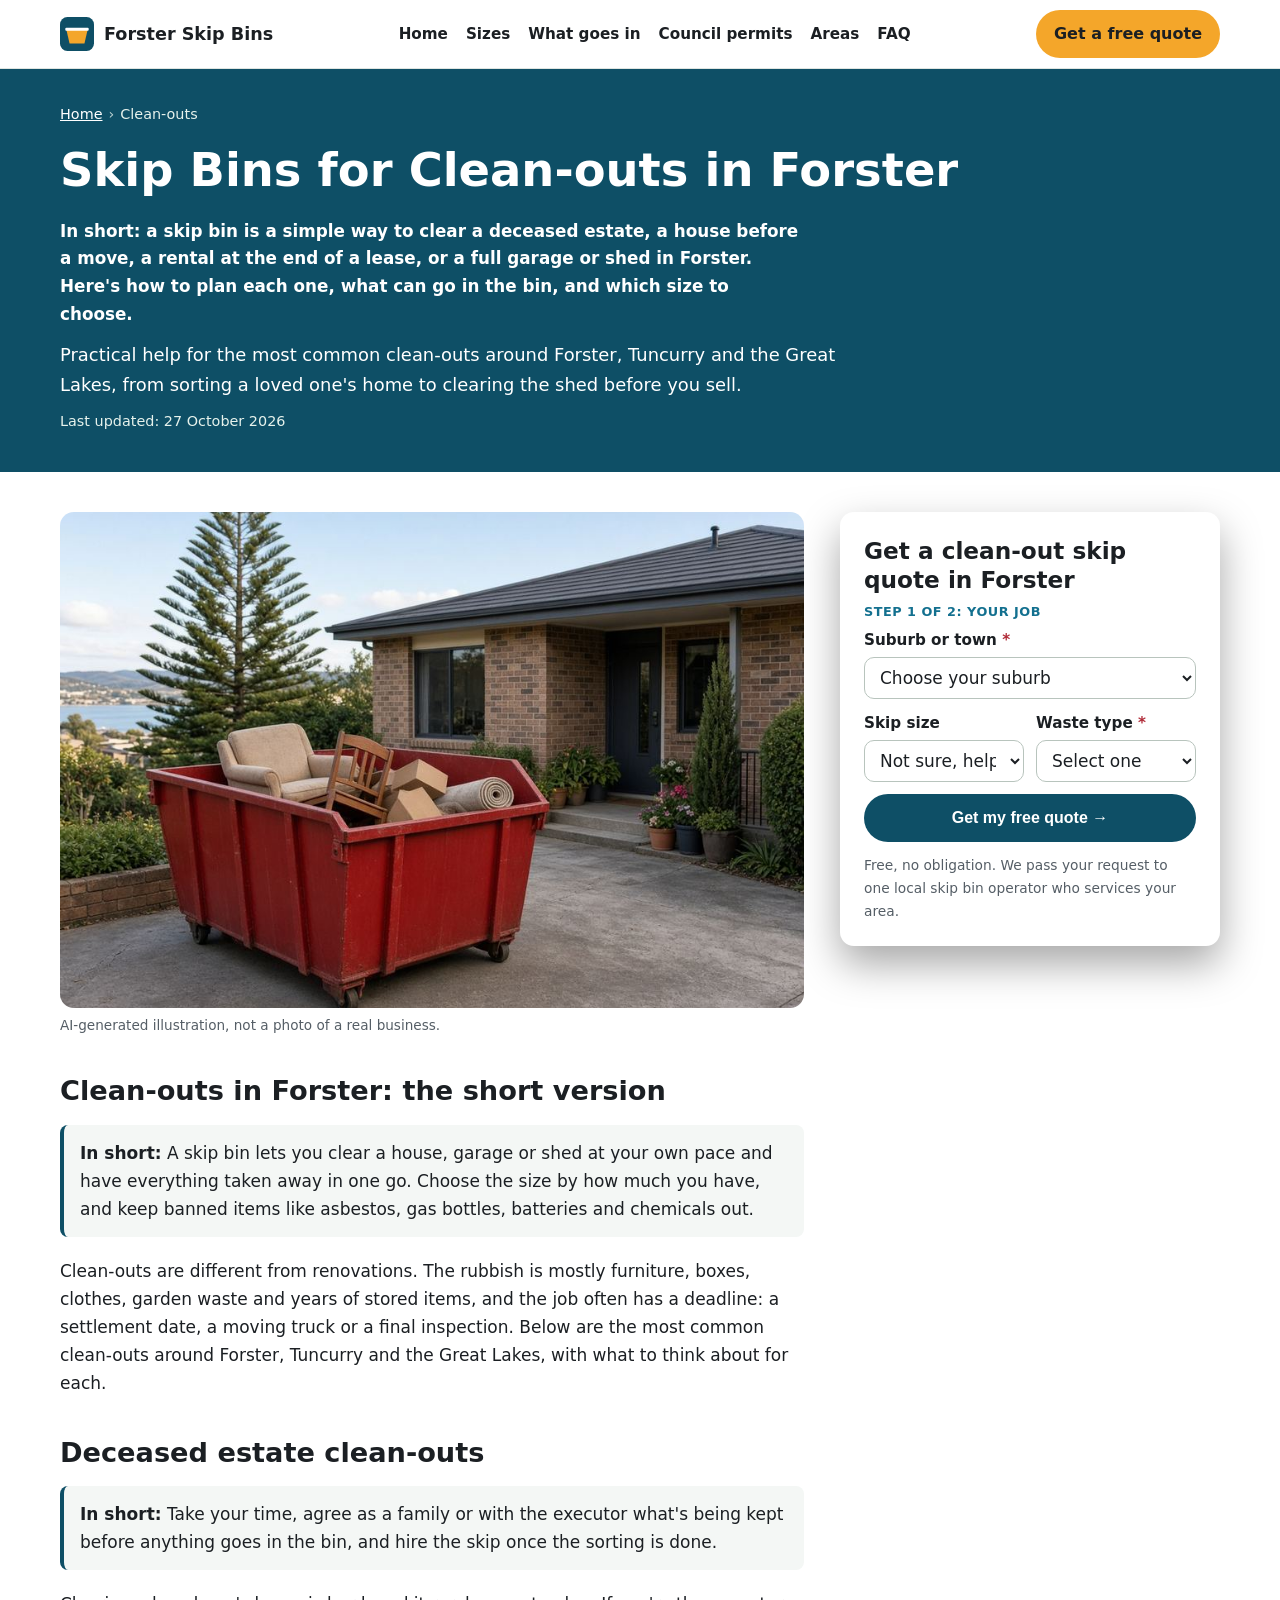
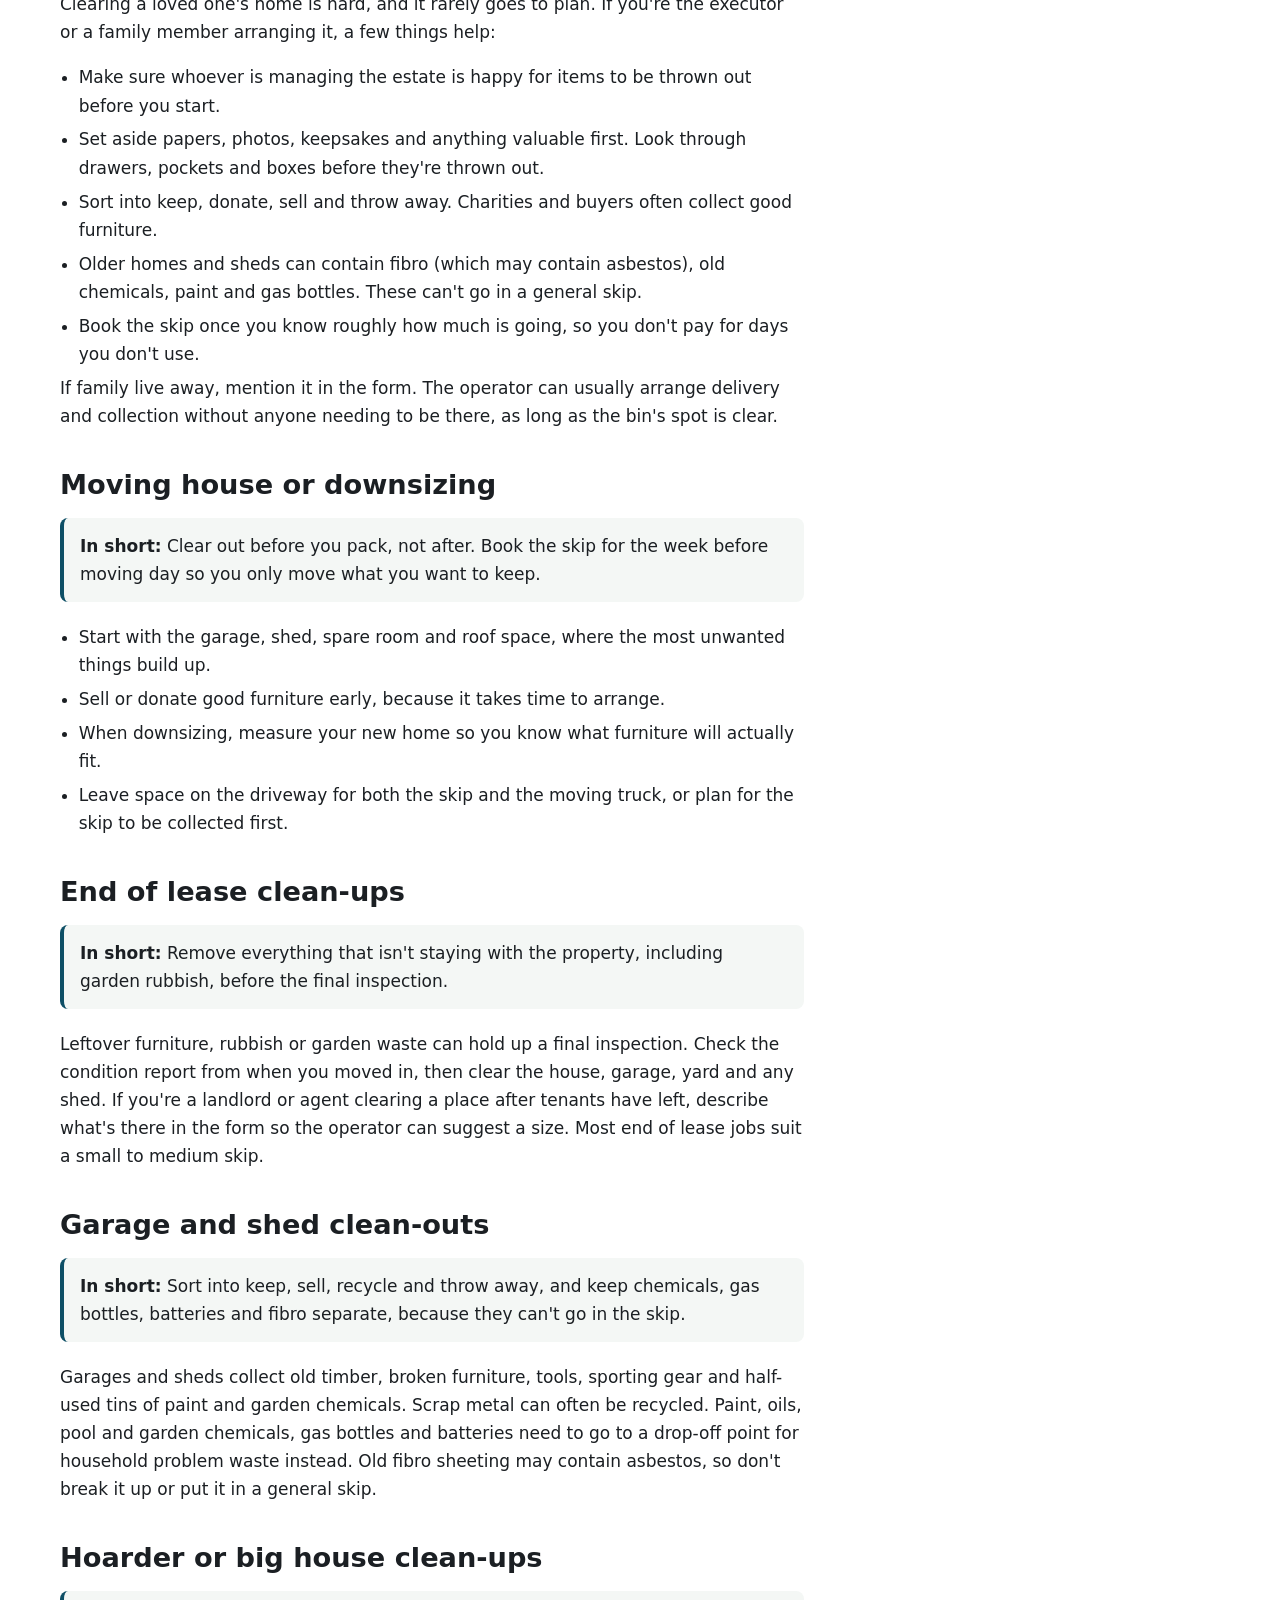
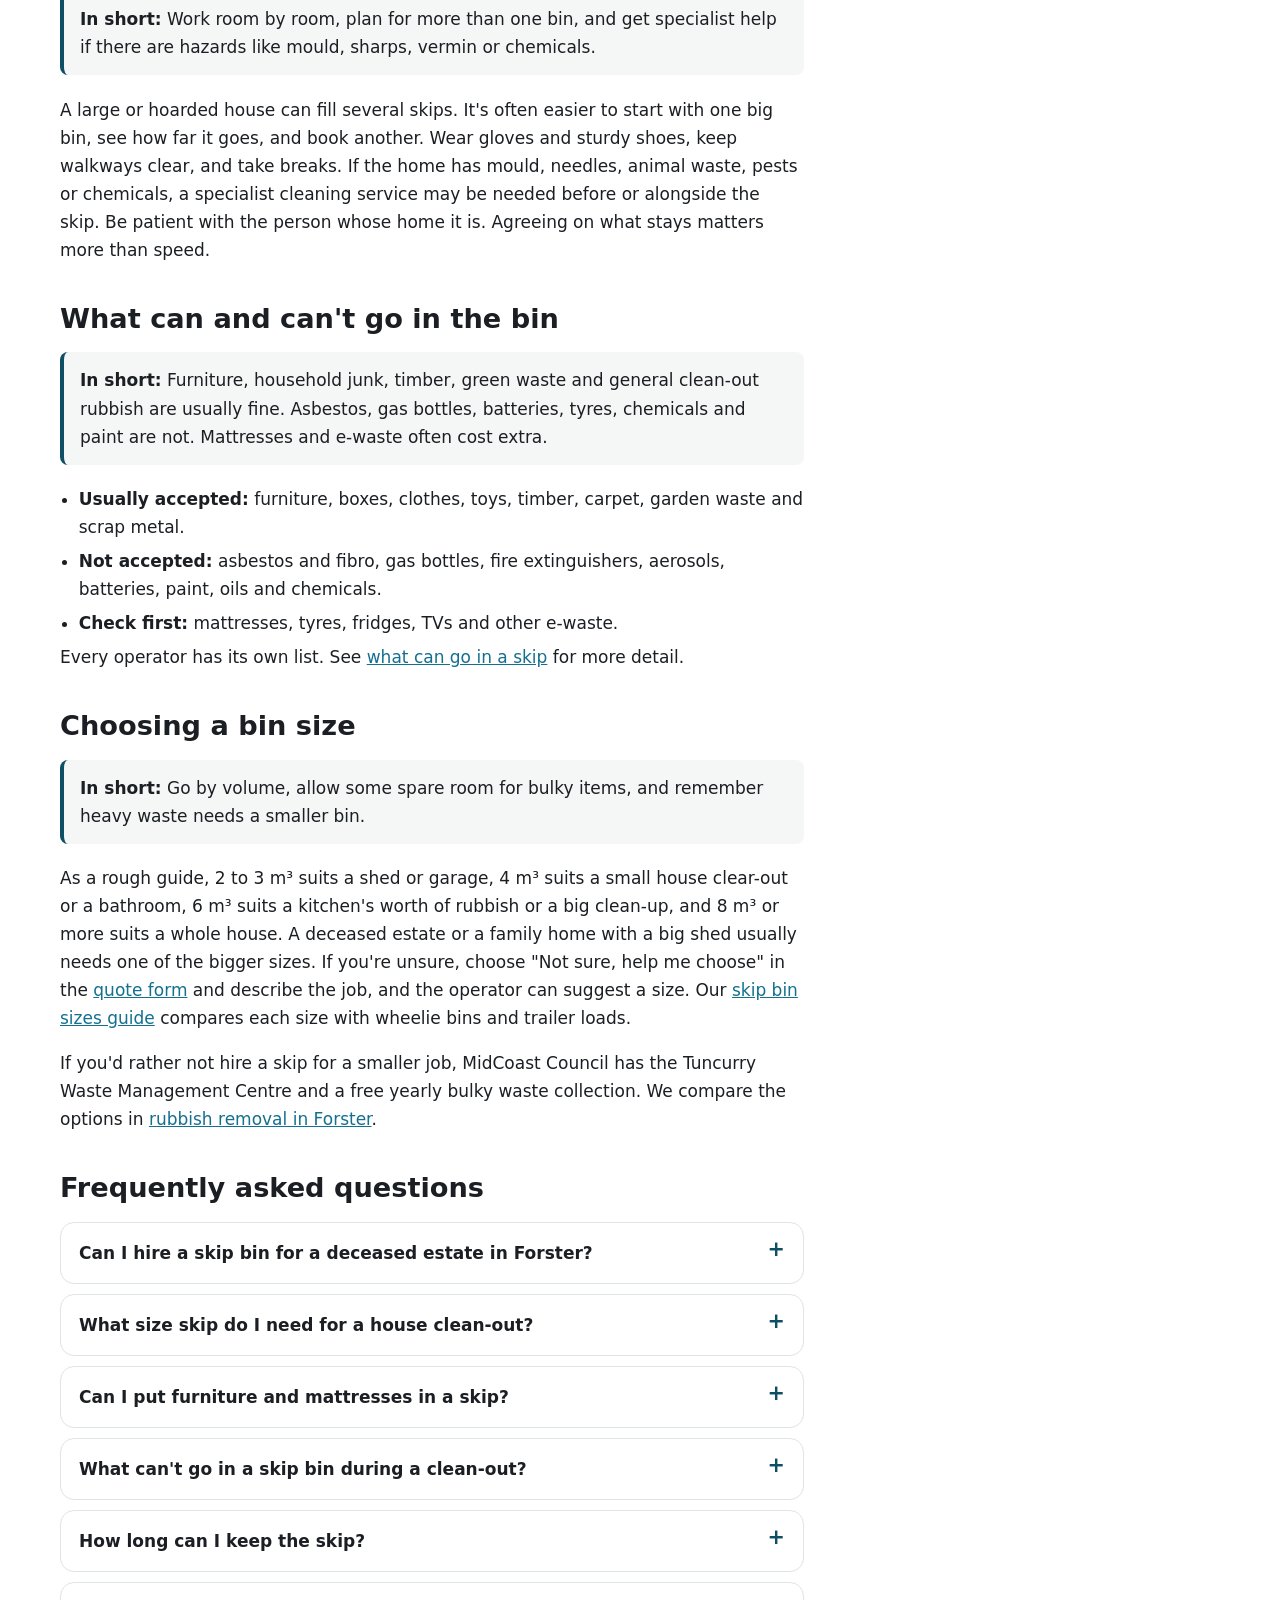
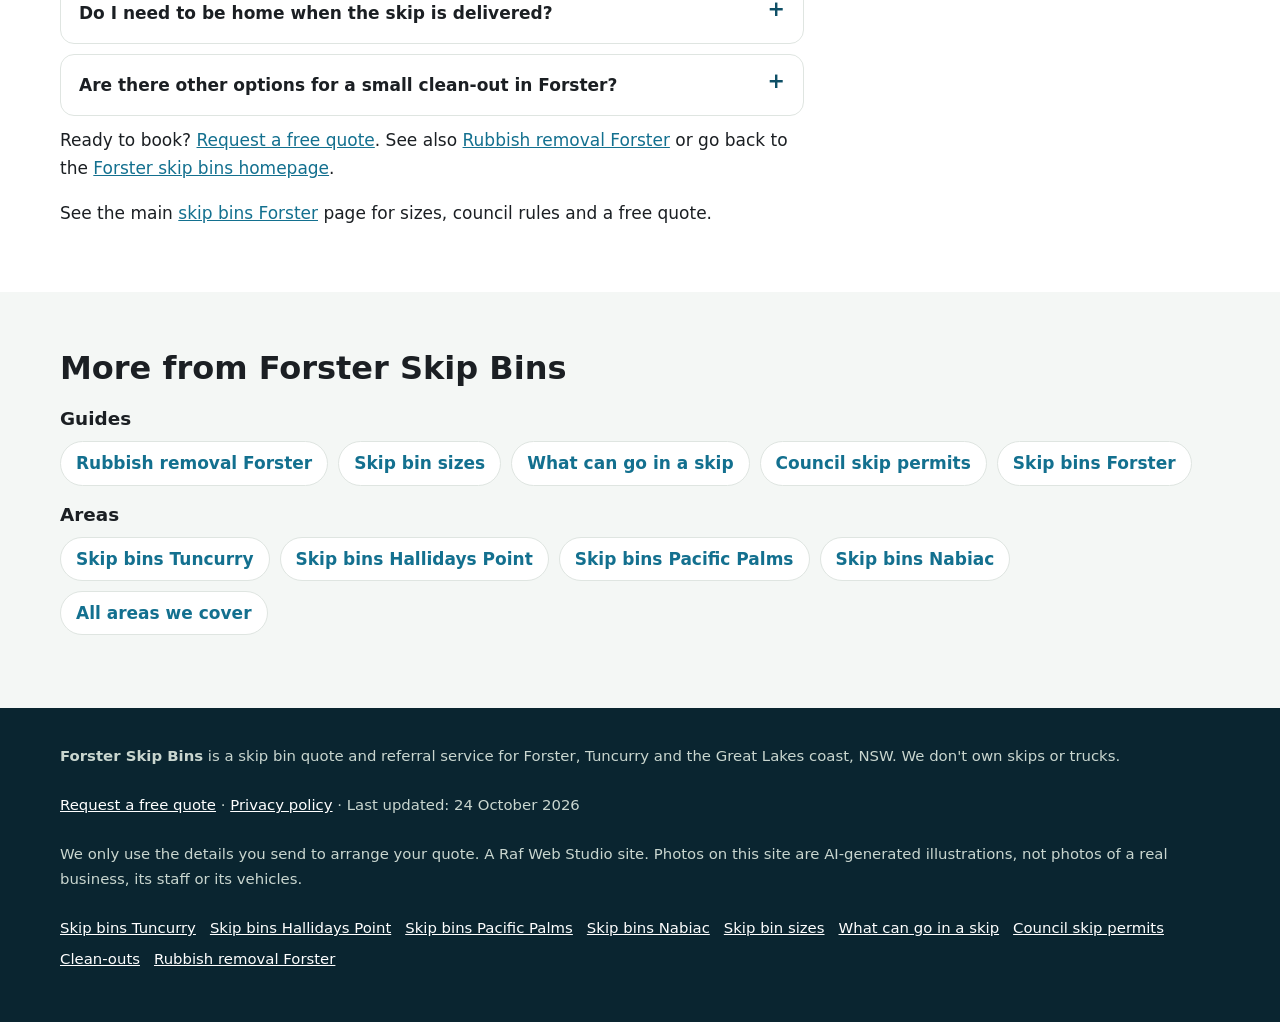
==== commit b8d2ae54: "SEO batch 5: keyword link to homepage on every subpage, sitemap lastmod refresh" ====
--- a/clean-outs/index.html
+++ b/clean-outs/index.html
@@ -204,6 +204,7 @@
 <details><summary>Can I hire a skip bin for a deceased estate in Forster?</summary><p>Yes. A skip is a common way to clear a deceased estate. Agree with the executor or family what&#x27;s being kept before anything goes in, and tell the operator if no one will be at the property for delivery or collection.</p></details><details><summary>What size skip do I need for a house clean-out?</summary><p>As a rough guide, 2 to 3 m³ suits a shed or garage, 4 m³ suits a small house clear-out or a bathroom, 6 m³ suits a kitchen&#x27;s worth of rubbish or a big clean-up, and 8 m³ or more suits a whole house. A deceased estate or a family home with a big shed usually needs one of the bigger sizes.</p></details><details><summary>Can I put furniture and mattresses in a skip?</summary><p>Furniture is usually fine. Many operators accept mattresses for an extra fee, and some don&#x27;t take them. List them in the quote form so the operator can confirm.</p></details><details><summary>What can&#x27;t go in a skip bin during a clean-out?</summary><p>Asbestos and fibro, gas bottles, fire extinguishers, aerosols, batteries, tyres, paint, oils and chemicals. Fridges, TVs and other e-waste may be refused or cost extra.</p></details><details><summary>How long can I keep the skip?</summary><p>Hire periods differ between operators. Most include a set number of days and charge for extra days. Tell the operator your dates when you request a quote.</p></details><details><summary>Do I need to be home when the skip is delivered?</summary><p>Usually not, as long as the spot for the bin is clear and the operator knows exactly where to put it. Add delivery notes in the form.</p></details><details><summary>Are there other options for a small clean-out in Forster?</summary><p>For a load or two, taking it to the Tuncurry Waste Management Centre yourself or booking MidCoast Council&#x27;s yearly bulky waste collection may be enough. Our rubbish removal guide compares the options.</p></details>
 <p>Ready to book? <a href="#quote">Request a free quote</a>. See also <a href="/rubbish-removal-forster/">Rubbish removal Forster</a> or go back to the <a href="/">Forster skip bins homepage</a>.</p>
 
+<p class="home-link">See the main <a href="/">skip bins Forster</a> page for sizes, council rules and a free quote.</p>
   </article>
   <aside class="page-aside">
     <div class="hero-form-card" id="quote">
@@ -247,7 +248,7 @@
   <div class="wrap">
     <h2 id="more-h">More from Forster Skip Bins</h2>
     <h3>Guides</h3>
-    <ul class="link-list"><li><a href="/rubbish-removal-forster/">Rubbish removal Forster</a></li><li><a href="/skip-bin-sizes/">Skip bin sizes</a></li><li><a href="/what-can-go-in-a-skip/">What can go in a skip</a></li><li><a href="/skip-bin-council-permit/">Council skip permits</a></li><li><a href="/">Home</a></li></ul>
+    <ul class="link-list"><li><a href="/rubbish-removal-forster/">Rubbish removal Forster</a></li><li><a href="/skip-bin-sizes/">Skip bin sizes</a></li><li><a href="/what-can-go-in-a-skip/">What can go in a skip</a></li><li><a href="/skip-bin-council-permit/">Council skip permits</a></li><li><a href="/">Skip bins Forster</a></li></ul>
     <h3>Areas</h3>
     <ul class="link-list"><li><a href="/skip-bins-tuncurry/">Skip bins Tuncurry</a></li><li><a href="/skip-bins-hallidays-point/">Skip bins Hallidays Point</a></li><li><a href="/skip-bins-pacific-palms/">Skip bins Pacific Palms</a></li><li><a href="/skip-bins-nabiac/">Skip bins Nabiac</a></li><li><a href="/#areas">All areas we cover</a></li></ul>
   </div>
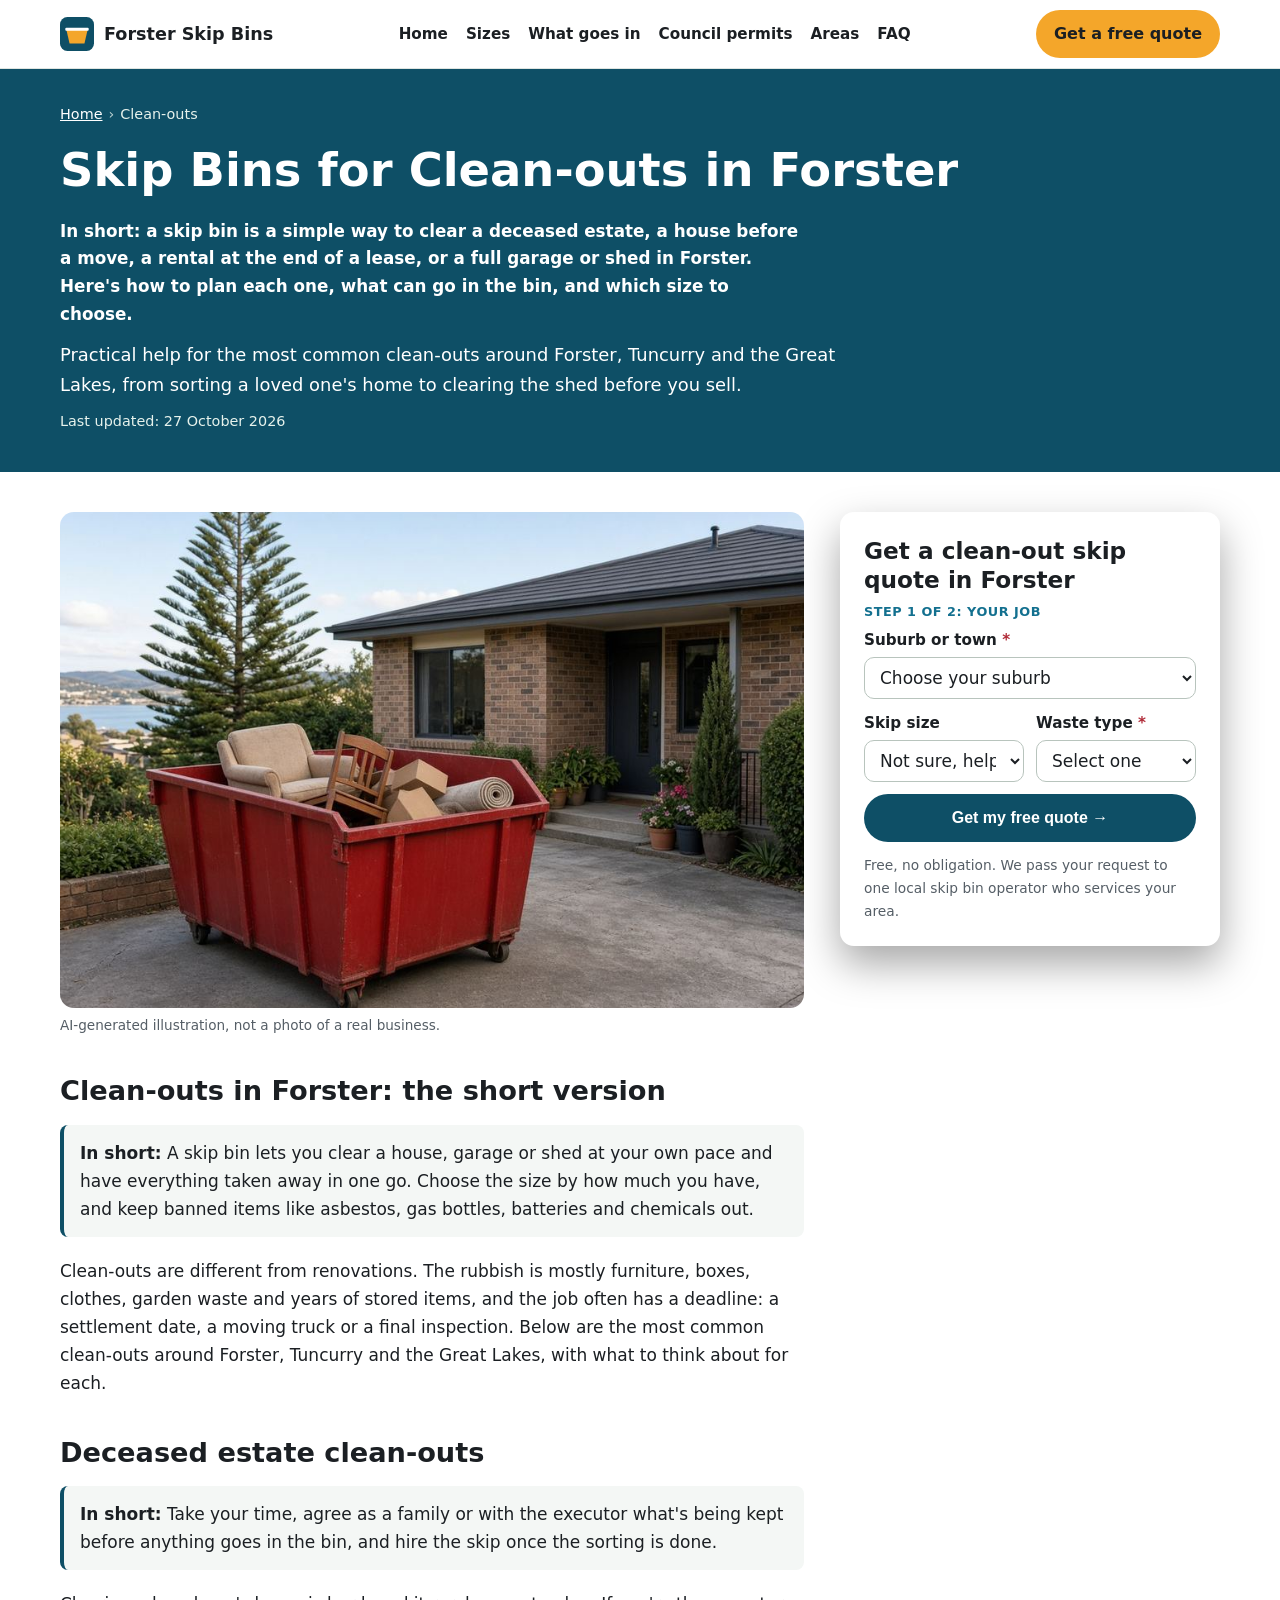
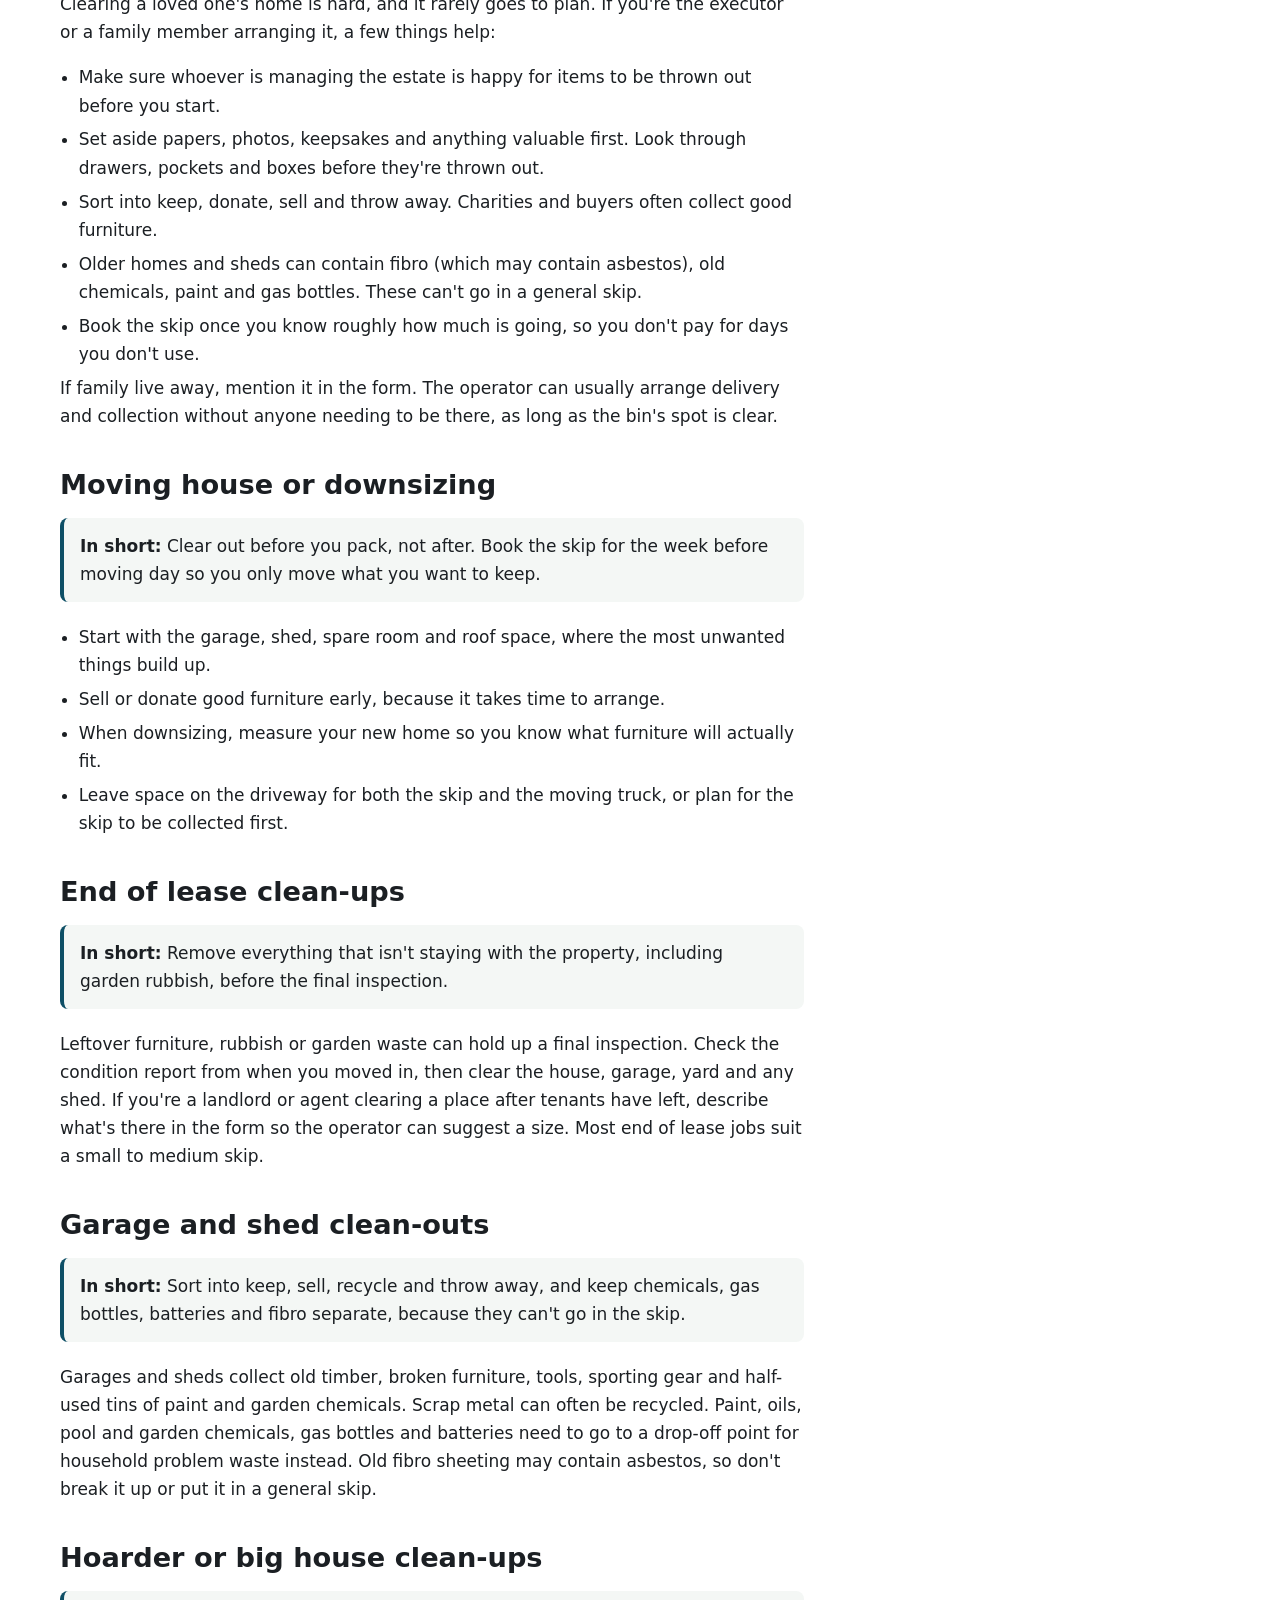
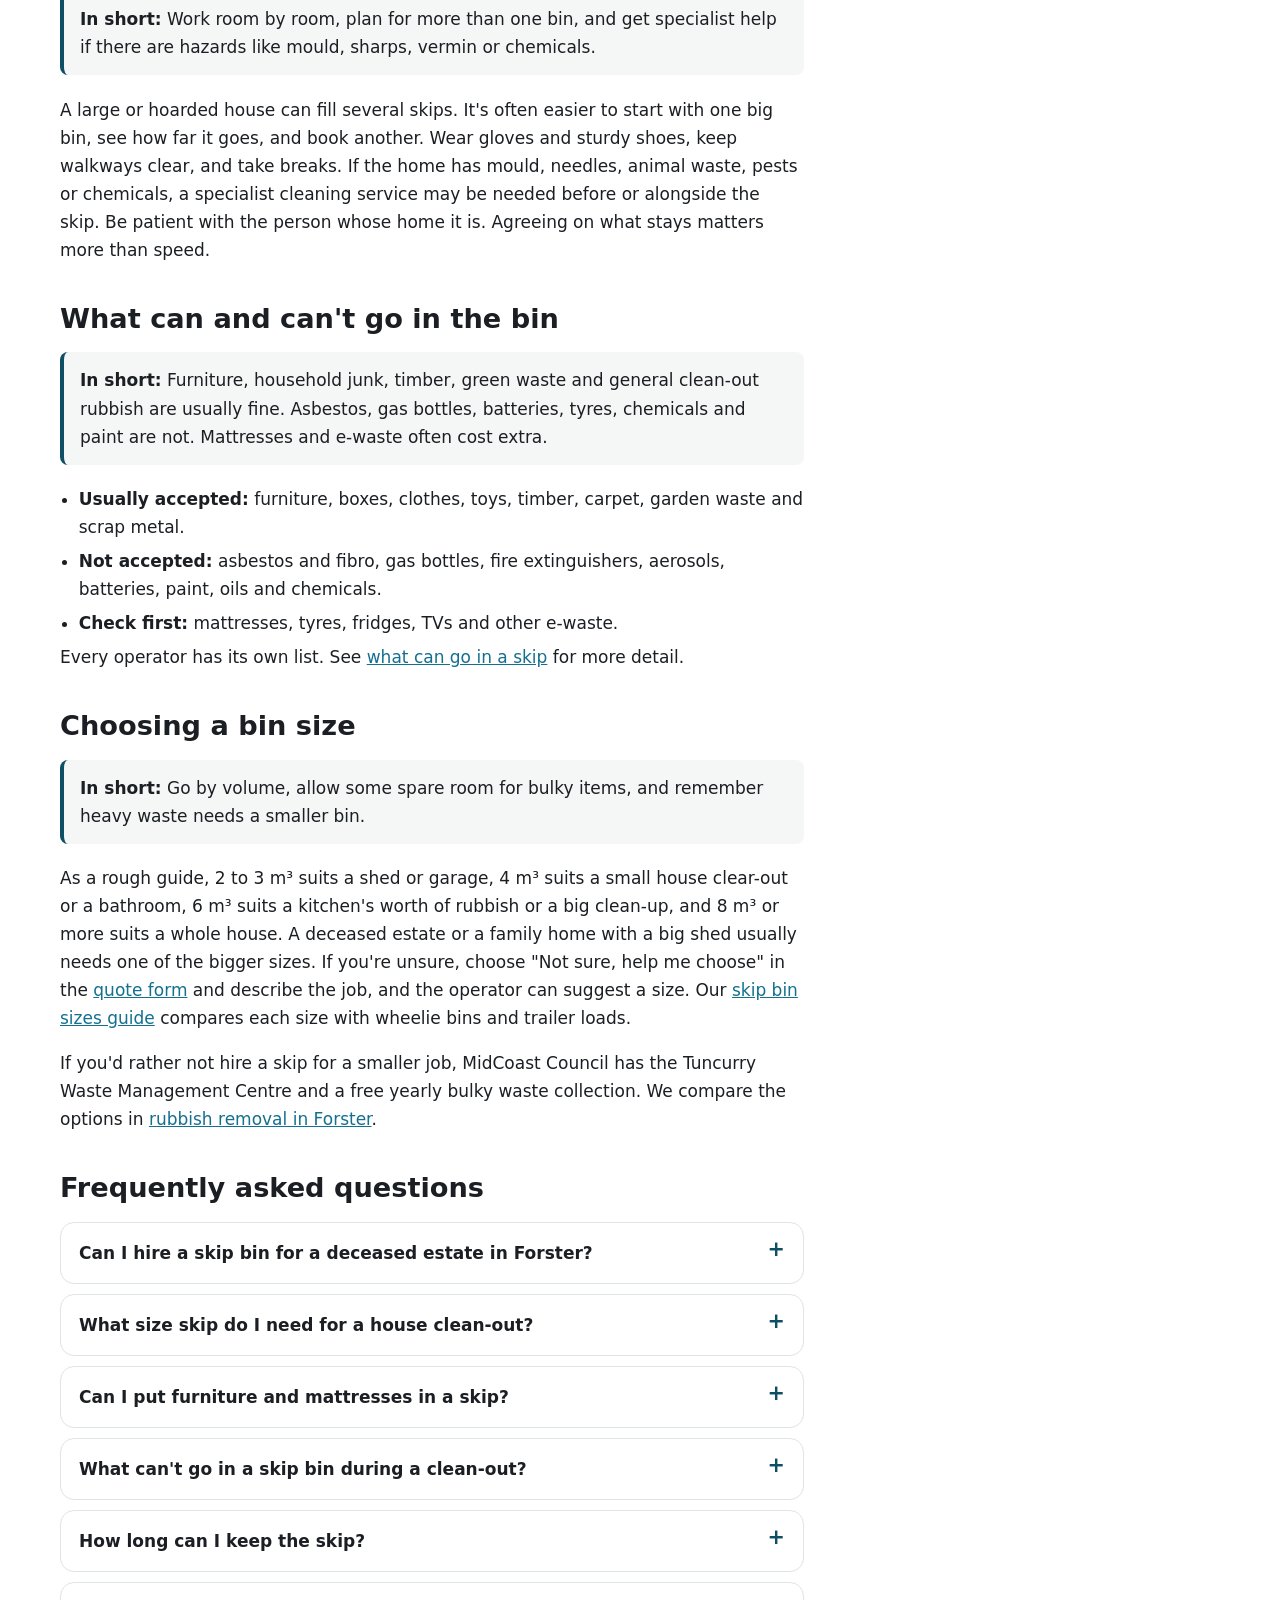
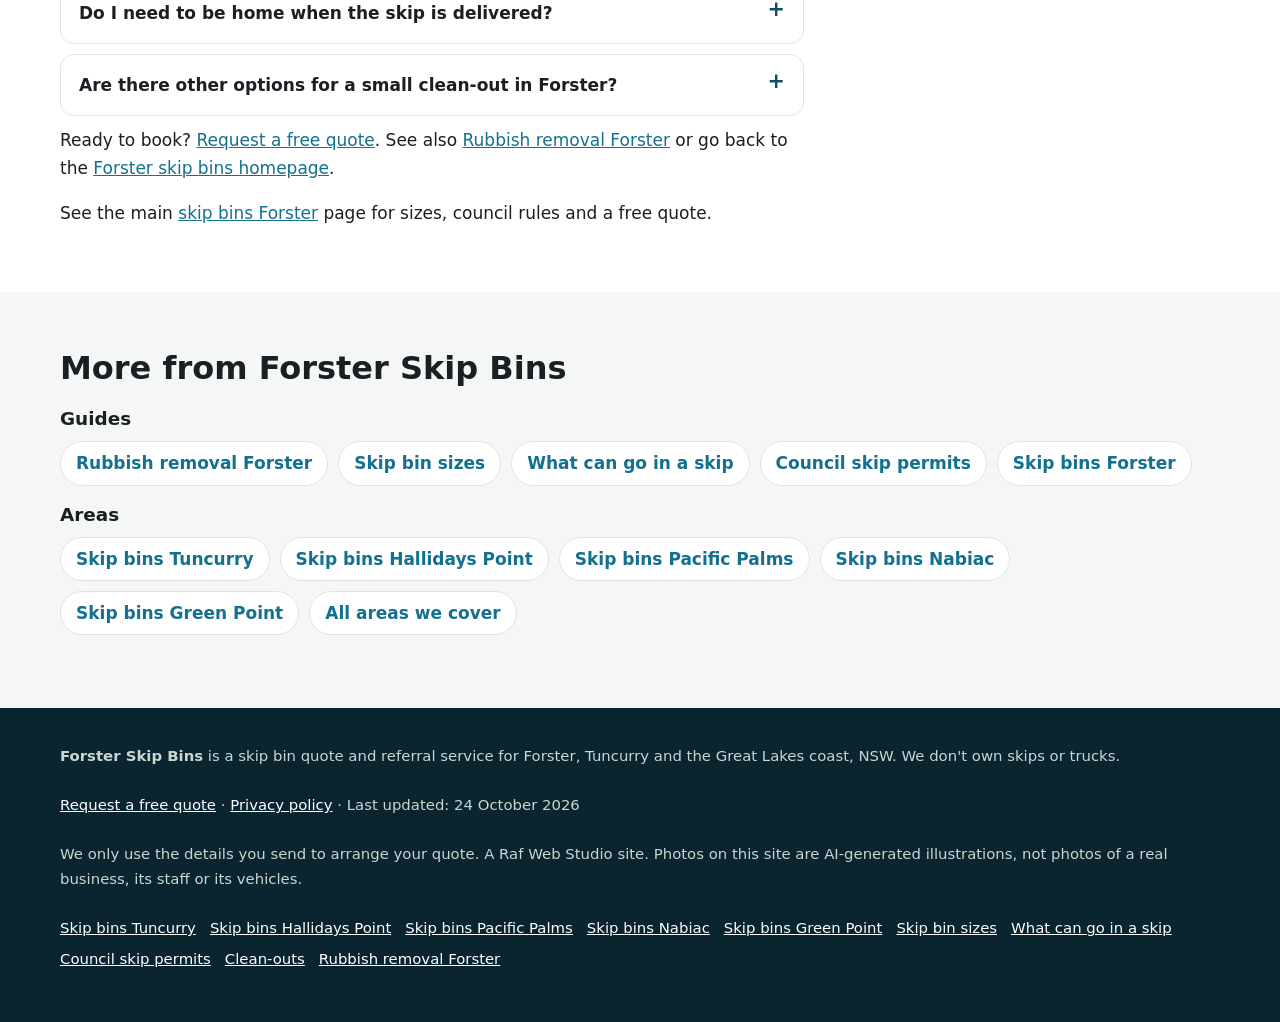
==== commit 6fd14c8a: "SEO batch 6: new locality pages, homepage meta/title for skip bin hire, tip FAQ" ====
--- a/clean-outs/index.html
+++ b/clean-outs/index.html
@@ -250,7 +250,7 @@
     <h3>Guides</h3>
     <ul class="link-list"><li><a href="/rubbish-removal-forster/">Rubbish removal Forster</a></li><li><a href="/skip-bin-sizes/">Skip bin sizes</a></li><li><a href="/what-can-go-in-a-skip/">What can go in a skip</a></li><li><a href="/skip-bin-council-permit/">Council skip permits</a></li><li><a href="/">Skip bins Forster</a></li></ul>
     <h3>Areas</h3>
-    <ul class="link-list"><li><a href="/skip-bins-tuncurry/">Skip bins Tuncurry</a></li><li><a href="/skip-bins-hallidays-point/">Skip bins Hallidays Point</a></li><li><a href="/skip-bins-pacific-palms/">Skip bins Pacific Palms</a></li><li><a href="/skip-bins-nabiac/">Skip bins Nabiac</a></li><li><a href="/#areas">All areas we cover</a></li></ul>
+    <ul class="link-list"><li><a href="/skip-bins-tuncurry/">Skip bins Tuncurry</a></li><li><a href="/skip-bins-hallidays-point/">Skip bins Hallidays Point</a></li><li><a href="/skip-bins-pacific-palms/">Skip bins Pacific Palms</a></li><li><a href="/skip-bins-nabiac/">Skip bins Nabiac</a></li><li><a href="/skip-bins-green-point/">Skip bins Green Point</a></li><li><a href="/#areas">All areas we cover</a></li></ul>
   </div>
 </section>
 </main>
@@ -260,7 +260,7 @@
     <p><strong>Forster Skip Bins</strong> is a skip bin quote and referral service for Forster, Tuncurry and the Great Lakes coast, NSW. We don't own skips or trucks.</p>
     <p><a href="#quote">Request a free quote</a> · <a href="/privacy.html">Privacy policy</a> · Last updated: 24 October 2026</p>
     <p>We only use the details you send to arrange your quote. A Raf Web Studio site. Photos on this site are AI-generated illustrations, not photos of a real business, its staff or its vehicles.</p>
-    <p class="footer-links"><a href="/skip-bins-tuncurry/">Skip bins Tuncurry</a> <a href="/skip-bins-hallidays-point/">Skip bins Hallidays Point</a> <a href="/skip-bins-pacific-palms/">Skip bins Pacific Palms</a> <a href="/skip-bins-nabiac/">Skip bins Nabiac</a> <a href="/skip-bin-sizes/">Skip bin sizes</a> <a href="/what-can-go-in-a-skip/">What can go in a skip</a> <a href="/skip-bin-council-permit/">Council skip permits</a> <a href="/clean-outs/">Clean-outs</a> <a href="/rubbish-removal-forster/">Rubbish removal Forster</a></p>
+    <p class="footer-links"><a href="/skip-bins-tuncurry/">Skip bins Tuncurry</a> <a href="/skip-bins-hallidays-point/">Skip bins Hallidays Point</a> <a href="/skip-bins-pacific-palms/">Skip bins Pacific Palms</a> <a href="/skip-bins-nabiac/">Skip bins Nabiac</a> <a href="/skip-bins-green-point/">Skip bins Green Point</a> <a href="/skip-bin-sizes/">Skip bin sizes</a> <a href="/what-can-go-in-a-skip/">What can go in a skip</a> <a href="/skip-bin-council-permit/">Council skip permits</a> <a href="/clean-outs/">Clean-outs</a> <a href="/rubbish-removal-forster/">Rubbish removal Forster</a></p>
   </div>
 </footer>
 
